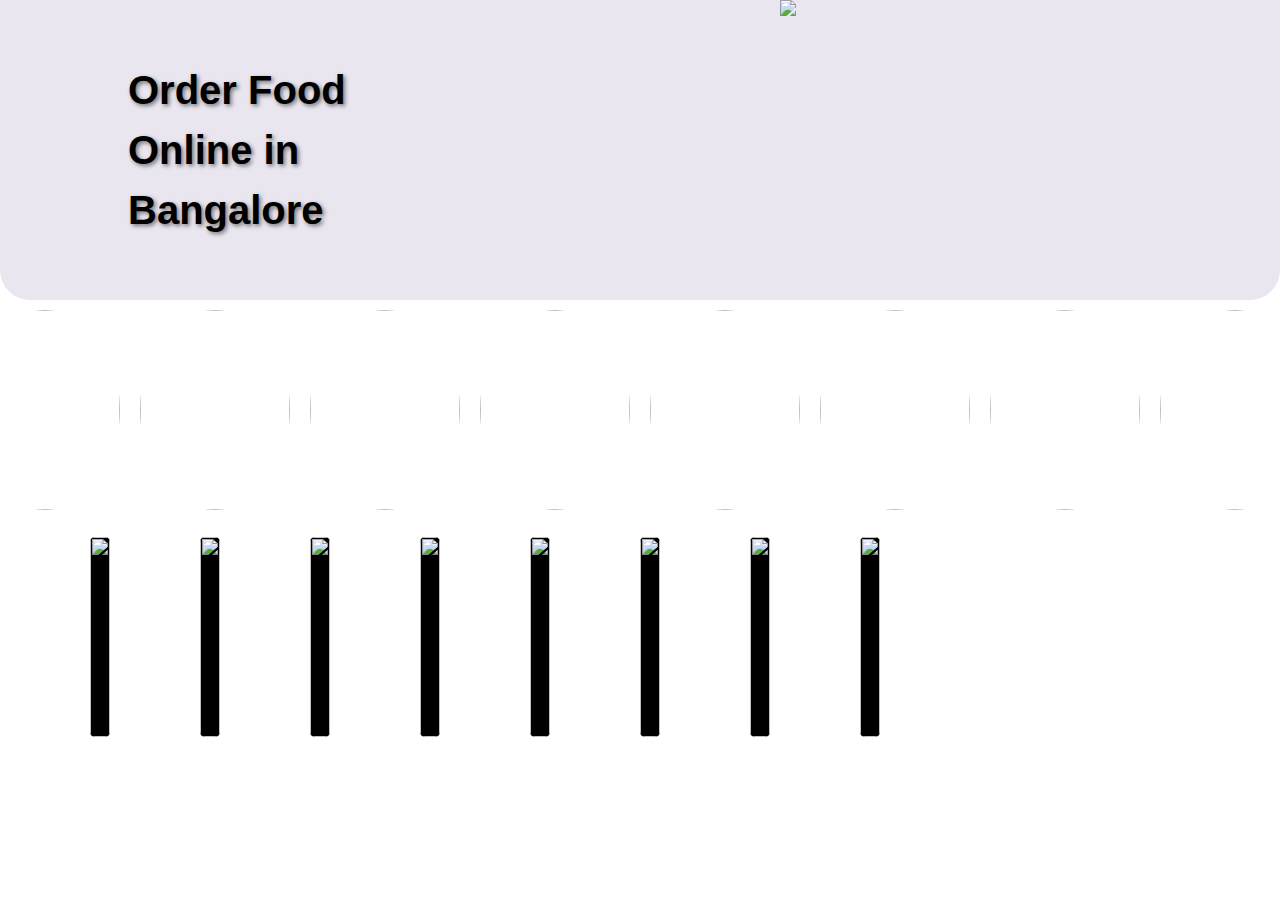
==== index.html @ 6a1838fb "Merge pull request #10 from rukhsana12khan/rukhsana" ====
<!DOCTYPE html>
<html lang="en">

<head>
    <meta charset="UTF-8">
    <meta name="viewport" content="width=device-width, initial-scale=1.0">
    <title>Food E-commerce Website</title>
    <link rel="stylesheet" href="style.css">
    <link rel="stylesheet" type="text/css" href="https://cdnjs.cloudflare.com/ajax/libs/font-awesome/5.15.1/css/all.min.css">
</head>

<body>
    <header>
        <div class="slide">
            <div class="left-side">
                <h2>Order Food <br>Online in <br>Bangalore</h2>
            </div>
            <img
                src="https://media-assets.swiggy.com/swiggy/image/upload/fl_lossy,f_auto,q_auto,w_1002,h_600/v1678428358/portal/m/seo_web/dweb_header.png">
        </div>
    </header>
    <main>
        <section class="categories" id="categories">

        </section> 

        <section>
            <div class="all-data">
                <div class="row ">
                    <div class="col">
                        <img
                            src="https://img.freepik.com/free-photo/exploding-burger-with-vegetables-melted-cheese-black-background-generative-ai_157027-1734.jpg?size=626&ext=jpg&ga=GA1.1.735520172.1710633600&semt=ais">
                    </div>
                    <div class="col">
                        <img
                            src="https://img.freepik.com/free-photo/fresh-pasta-with-hearty-bolognese-parmesan-cheese-generated-by-ai_188544-9469.jpg">
                    </div>
                    <div class="col">
                        <img src="https://5.imimg.com/data5/PK/JL/MY-29540739/cheese-burst-pizza-500x500.png">
                    </div>

                    <div class="col">
                        <img src="https://img.taste.com.au/hbNtzI2Q/taste/2021/08/clinkers-cake-173208-2.jpg">
                    </div>

                </div>

                <div class="row">
                    <div class="col">
                        <img
                            src="https://upload.wikimedia.org/wikipedia/commons/thumb/a/a1/Momo_nepal.jpg/640px-Momo_nepal.jpg">
                    </div>
                    <div class="col">
                        <img
                            src="https://www.recipehub.in/wp-content/uploads/2021/06/chicken-biryani-instant-pot-website.jpg">
                    </div>
                    <div class="col">
                        <img
                            src="https://images.aws.nestle.recipes/resized/f2179702e5e9a370c8d4929a3cac1018_rajma_galoti_kabab_944_531.jpg">
                    </div>
                    <div class="col">
                        <img src="https://assets.zeezest.com/blogs/PROD_Veg-Food-Banner_1645021052320_thumb_1200.jpeg">
                    </div>

                </div>
            </div>
            </div>
        </section>
    </main>
    <footer>

        <script src="index.js"></script>
 
    <script src="./script.js"></script>
</body>

</html>
---- style.css ----
* {
    margin: 0;
    padding: 0;
    box-sizing: border-box;
}

/* Header Section */
.slide {
    height: 300px;
    position: relative;
    background-color: rgb(234, 230, 240);
    border-radius: 0px 0px 30px 30px;
}

.left-side {
    position: absolute;
    top: 50%;
    left: 10%;
    transform: translateY(-50%);
    z-index: 1;
    color: black;
}

.left-side h2 {
    font-weight: bold;
    font-size: 40px;
    line-height: 1.5;
    text-shadow: 2px 2px 4px rgba(0, 0, 0, 0.5);
    font-family: Arial, sans-serif;
}

.slide img {
    display: block;
    width: 100%;
    height: auto;
    float: right; 
    margin-left: 50px; 
    max-width: 500px;
}


@media screen and (max-width: 768px) {
    .slide img {
        margin-left: 0; 
    }

    .left-side {
        left: 5%; 
    }
}

@media screen and (max-width: 480px) {
    .left-side h2 {
        font-size: 30px; 
    }

    .slide img {
        margin-left: 0; 
    }

    .left-side {
        left: 0; 
        width: 100%; 
        text-align: center;
    }
}


/* second category part  */


.categories {
    display: flex;
    justify-content: center;
}

.category {
    margin: 10px;
    text-align: center;
}

.category img {
    width: 150px;
    height: 200px;
    border-radius: 50%;
    cursor: pointer;
}


@media screen and (max-width: 768px) {
    .categories {
        flex-wrap: wrap;
    }

    .category {
        margin: 10px auto;
        width: 45%; 
    }
}

@media screen and (max-width: 480px) {
    .category {
        width: 80%; 
    }
}


/* row colom */

.all-data {
    margin-top: 10px;
    display: flex;
    flex-wrap: wrap; 
    /
}

.row{
    height: 200px;
    margin-bottom: 40px;
}

.col {
    width: (30%); 
    /* margin-top: 70px;  */
    height: 100%;
    margin-left: 90px;
    border-radius: 10px;
    float: left;
}

.col img {
    width: 100%;
    height: 100%;
    border-radius: 5px;
    background-color: black;
    transition: transform 0.3s ease; 
}

.col:hover img {
    transform: scale(1.1); 
}


@media screen and (max-width: 1240px) {
    .col {
        width: calc(50%); 
    }
}

@media screen and (max-width: 480px) {
    .col {
        width: calc(100% - 20px); 
    }
}


#categoryData {
    display: flex;
    flex-wrap: wrap;
    justify-content: space-around; 
}
#categoryData img{
    width:350px
}

#categoryData > div {
    width: 30%; 
    margin: 10px;
    text-align: center;
    
}


@media only screen and (max-width: 768px) {
    #categoryData > div {
        width: 45%; 
    }
}

@media only screen and (max-width: 480px) {
    #categoryData > div {
        width: 100%; 
    }
}







#searchInput{
    height: 6vh;
    width: 49vw;
   border-radius: 10px;
    margin-left: 25vw;
   padding-left: 15px;
   margin-top: 10vh;
    
}

.food-item {
    margin-bottom: 20px;
    border: 1px solid #ccc;
    padding: 10px;
    display: flex;
    align-items: center;
    width: 50vw;
    background-color: white;
    border-radius: 10px;
}
.food-item img {
    height: 100px;
    width: 100px;
    margin-right: 20px;
}
.food-item-details h2 {
    margin: 0;
}

#searchResults {
    display: flex;
    flex-direction: column;
    align-items: center;
    margin-top: 50px; 
}




body{
    line-height: 1.5;
    font-family: 'Poppins', sans-serif;
  }

  *{
    margin:0;
    padding:0;
    box-sizing: border-box;
  }
  .container{
    max-width: 1170px;
    margin:auto;
  }
  .row{
    display: flex;
    flex-wrap: wrap;
  }
  ul{
    list-style: none;
  }
  .footer{
    background-color: #24262b;
      padding: 70px 0;
  }
  .footer-col{
     width: 25%;
     padding: 0 15px;
  }
  .footer-col h4{
    font-size: 18px;
    color: #ffffff;
    text-transform: capitalize;
    margin-bottom: 35px;
    font-weight: 500;
    position: relative;
  }
  .footer-col h4::before{
    content: '';
    position: absolute;
    left:0;
    bottom: -10px;
    background-color: #e91e63;
    height: 2px;
    box-sizing: border-box;
    width: 50px;
  }
  .footer-col ul li:not(:last-child){
    margin-bottom: 10px;
  }
  .footer-col ul li a{
    font-size: 16px;
    text-transform: capitalize;
    color: #ffffff;
    text-decoration: none;
    font-weight: 300;
    color: #bbbbbb;
    display: block;
    transition: all 0.3s ease;
  }
  .footer-col ul li a:hover{
    color: #ffffff;
    padding-left: 8px;
  }
  .footer-col .social-links a{
    display: inline-block;
    height: 40px;
    width: 40px;
    background-color: rgba(255,255,255,0.2);
    margin:0 10px 10px 0;
    text-align: center;
    line-height: 40px;
    border-radius: 50%;
    color: #ffffff;
    transition: all 0.5s ease;
  }
  .footer-col .social-links a:hover{
    color: #24262b;
    background-color: #ffffff;
  }
  

  @media(max-width: 767px){
    .footer-col{
      width: 50%;
      margin-bottom: 30px;
  }
  }
  @media(max-width: 574px){
    .footer-col{
      width: 100%;
  }
  }


/*////////////////////////////*/

.card{
    background-color: white;
    width: 340px;
    height: 380px;
    border-radius: 10px;
    
}
.card .image > img{
    max-width: 100%;
    border-radius: 10px;
}

.card .info{
    padding: 0px 30px 0px 30px;
}

.card .info h3{
    font-size: 30px;
    font-weight: 700;
    margin-bottom: 5px;
}

.card .info p{
    
    font-size: 18px;
    font-weight: 600;
}

.card .price{
    text-align: right;
    color: red;
}
.card .btn{
    display: flex;
    justify-content: space-around;
}
.card .btn button{
    padding: 12px 32px;
    border:  none;
    border-radius: 10px;
    background: #ffa600;
    color: white;
    font-size: 15px;
    font-weight: 700;
    cursor: pointer;
}

.card .btn .btn2{
    background: #1d2630;
    padding: 12px 15px;
}
.id{
    display: flex;
    justify-content: space-between;
}
.id .red{
    color: red;
}
.box1 {
    display: grid;
    grid-template-columns: repeat(4, minmax(245px, 1fr));
    grid-template-rows: repeat(8, 450px);
    gap: 10px;
    margin-top: 0px;
    margin-left: 25px;
  }

  
@media (max-width: 800px) {
.box1 {
  grid-template-columns: repeat(auto-fill, minmax(200px, 1fr));
}
}

@media (max-width: 600px) {
.box1 {
  grid-template-columns: repeat(auto-fill, minmax(100%, 1fr));
  grid-template-rows: repeat(3, 400px);
}
}
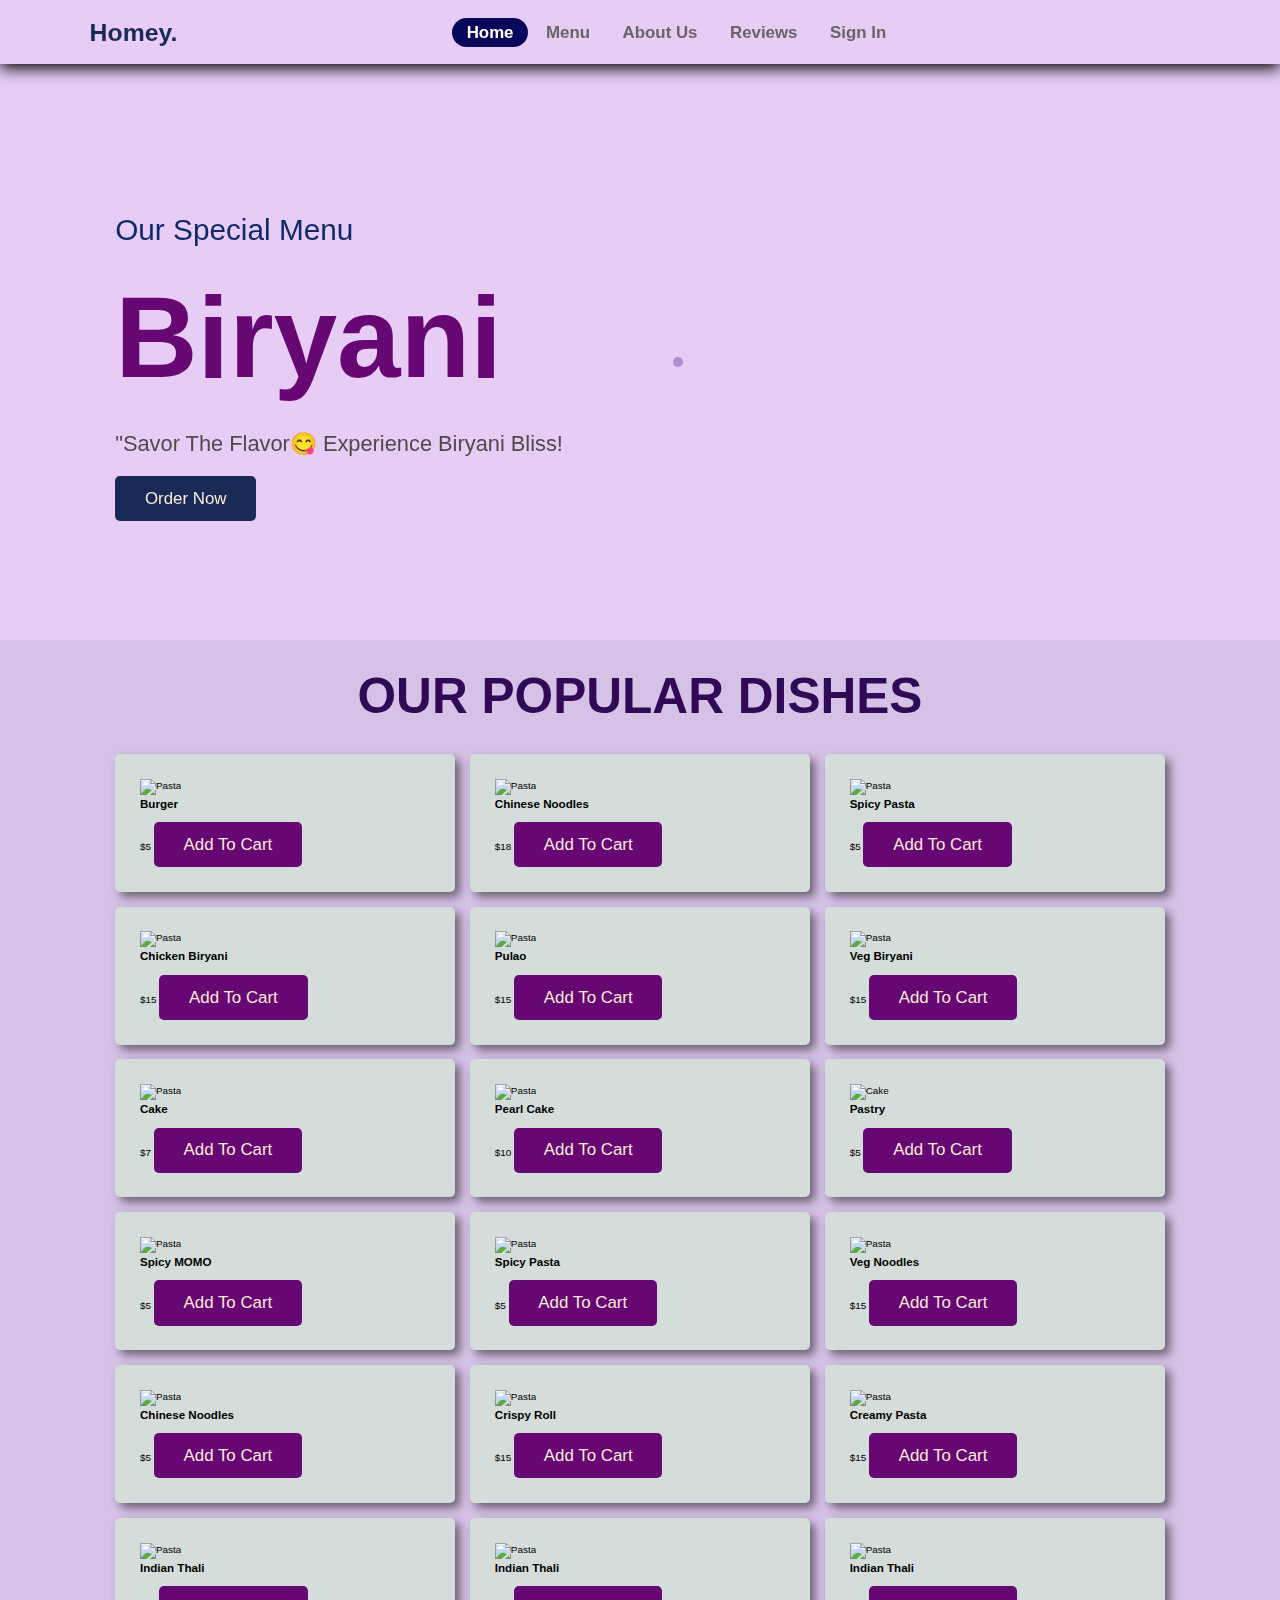
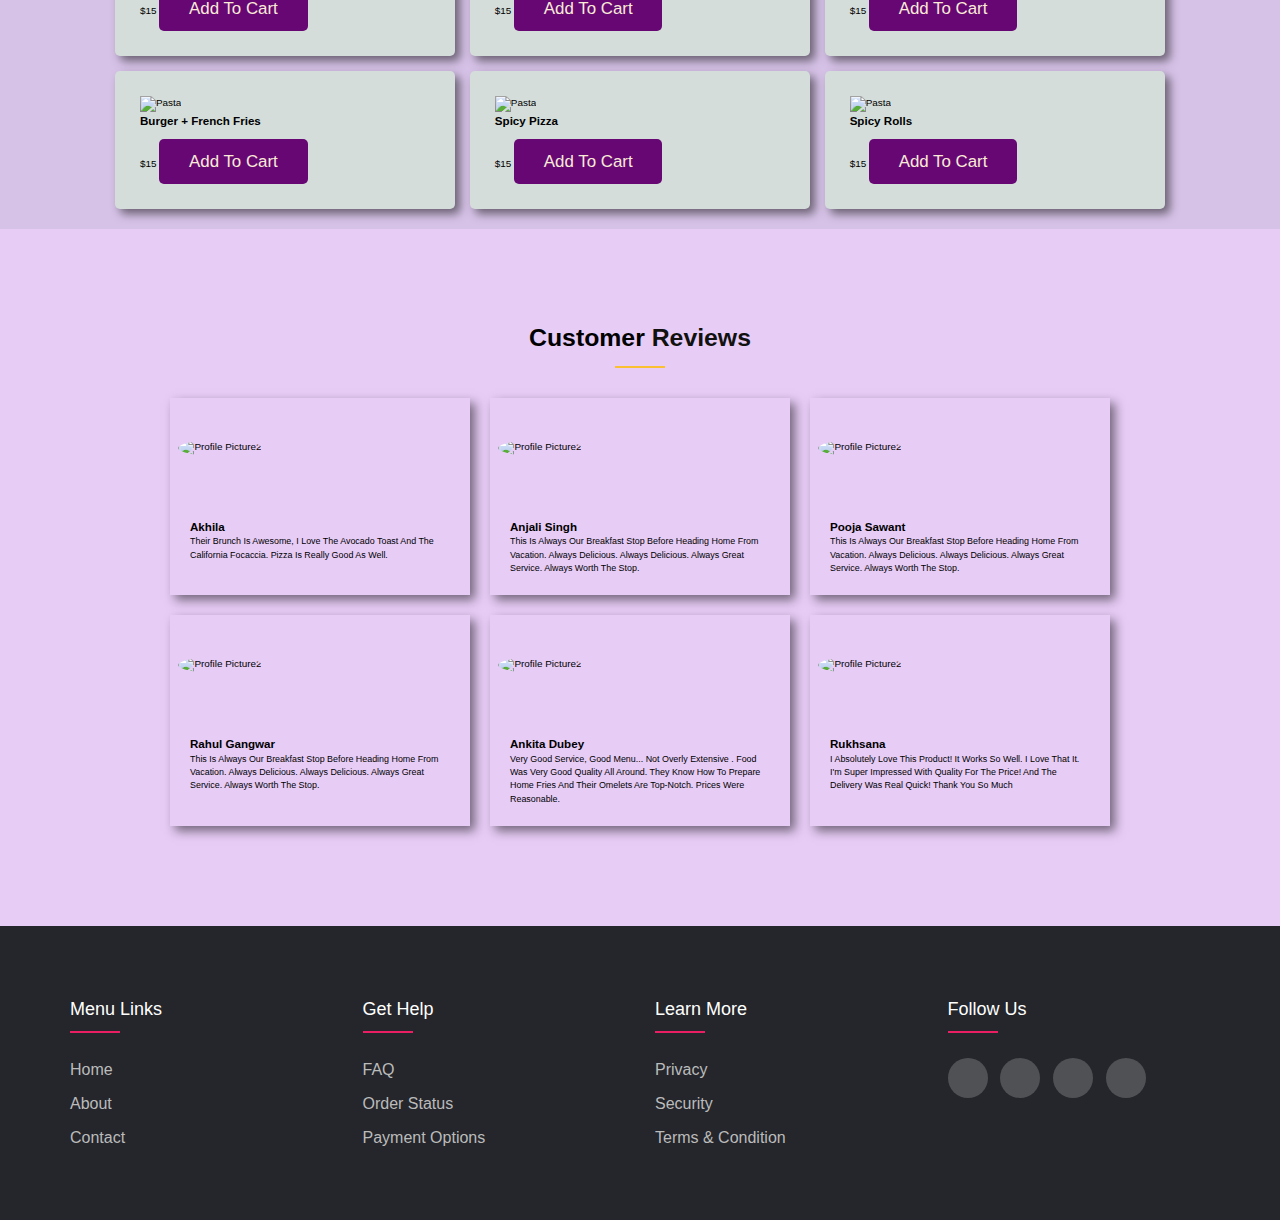
==== commit fcad2409: "Merge branch 'main' into Anjali_Singh" ====
--- a/index.html
+++ b/index.html
@@ -4,74 +4,706 @@
 <head>
     <meta charset="UTF-8">
     <meta name="viewport" content="width=device-width, initial-scale=1.0">
-    <title>Food E-commerce Website</title>
+    <title>Food E-Commerce</title>
+      
+    <!-- Including Font Awesome CSS -->
+    <link rel="stylesheet" href="https://cdnjs.cloudflare.com/ajax/libs/font-awesome/6.5.1/css/all.min.css" integrity="sha512-DTOQO9RWCH3ppGqcWaEA1BIZOC6xxalwEsw9c2QQeAIftl+Vegovlnee1c9QX4TctnWMn13TZye+giMm8e2LwA==" crossorigin="anonymous" referrerpolicy="no-referrer" />
     <link rel="stylesheet" href="style.css">
-    <link rel="stylesheet" type="text/css" href="https://cdnjs.cloudflare.com/ajax/libs/font-awesome/5.15.1/css/all.min.css">
+
+    <!-- including Swiper JS -->
+    <!-- <link rel="stylesheet" href="https://cdn.jsdelivr.net/npm/swiper@11/swiper-bundle.min.css"/> -->
+    <link rel="stylesheet" href="https://unpkg.com/swiper/swiper-bundle.min.css"/>
 </head>
 
 <body>
+
+    <!-- Navbar -->
     <header>
-        <div class="slide">
-            <div class="left-side">
-                <h2>Order Food <br>Online in <br>Bangalore</h2>
-            </div>
-            <img
-                src="https://media-assets.swiggy.com/swiggy/image/upload/fl_lossy,f_auto,q_auto,w_1002,h_600/v1678428358/portal/m/seo_web/dweb_header.png">
-        </div>
+            <div class="logo">
+                <a href="#" class="logo"><i class="fa-solid fa-kitchen-set"></i>Homey.</a>
+            </div>
+            <nav class="navbar">
+                <a class="active" href="#home"><i class="fas fa-home"></i> Home</a>
+                <a href="#Menu"> <i class="fas fa-utensils"></i> Menu</a>
+                <a href="#About"><i class="fas fa-info-circle"></i> About Us</a>
+                <a href="#Review"> Reviews</a> 
+                <!-- <a href="#Favourites"><i class="fas fa-heart"></i> </a> -->
+                <!-- <a href="#Cart"><i class="fas fa-shopping-cart"></i> </a> -->
+                <a href="#Signin"><i class="fas fa-sign-in-alt"></i> Sign In</a>
+            </nav>
+            <div class="icons">
+                <i class="fas fa-bars" id="menu-bars"></i>
+                <i class="fas fa-search" id="search"></i>
+                <a href="#" class="fas fa-heart"></a>
+                <a href="#" class="fas fa-shopping-cart"></a>
+            </div>    
     </header>
-    <main>
-        <section class="categories" id="categories">
-
-        </section> 
-
-        <section>
-            <div class="all-data">
-                <div class="row ">
-                    <div class="col">
-                        <img
-                            src="https://img.freepik.com/free-photo/exploding-burger-with-vegetables-melted-cheese-black-background-generative-ai_157027-1734.jpg?size=626&ext=jpg&ga=GA1.1.735520172.1710633600&semt=ais">
+
+<!-- Home banner starts -->
+
+<section class="home" id="home">
+    <!-- <div class="swiper-bundle"> -->
+        <div class="swiper-container home-slider">
+
+        <div class="swiper-wrapper wrapper">
+            <div class="swiper-slide slide">
+
+                <div class="content">
+                    <span>Our Special Menu</span>
+                    <h3>Pizza</h3>
+                    <p> Craving heaven in a slice?😍Indulge in our delightful array of pizza varieties!
+                    </p>
+                    <a href="#" class="btn">Order Now</a>
+                </div>
+                <div class="pic">
+                    <img src="./Landing Page Assets/pizza.jpg" alt="">
+                </div>
+            </div>
+
+            <div class="swiper-slide slide">
+                <div class="content">
+                    <span>Our Special Menu</span>
+                    <h3>Biryani</h3>
+                    <p> "Savor the Flavor😋 Experience Biryani Bliss!                </p>
+                    <a href="#" class="btn">Order Now</a>
+                </div>
+                <div class="pic">
+                    <img src="./Landing Page Assets/biryani.jpg" alt="">
+                </div>
+            </div>
+
+            <div class="swiper-slide slide">
+                <div class="content">
+                    <span>Our Special Menu</span>
+                    <h3>Burger</h3>
+                    <p>Sink your teeth into perfection with our mouthwatering burgers🤤   </p>
+                    <a href="#" class="btn">Order Now</a>
+                </div>
+                <div class="pic">
+                    <img src="./Landing Page Assets/b1.jpg" alt="">
+                </div>
+            </div>
+
+            <div class="swiper-slide slide">
+                <div class="content">
+                    <span>Our Special Menu</span>
+                    <h3>Noodles</h3>
+                    <p> Step into a world of exquisite flavors with our Chinese cuisine.                    </p>
+                    <a href="#" class="btn">Order Now</a>
+                </div>
+                <div class="pic">
+                    <img src="./Landing Page Assets/n3.jpg" alt="">
+                </div>
+            </div>
+
+            
+
+            <div class="swiper-slide slide">
+                <div class="content">
+                    <span>Our Special Menu</span>
+                    <h3>Momos</h3>
+                    <p> Dive into a world of culinary delight with our exquisite momos
+                    </p>
+                    <a href="#" class="btn">Order Now</a>
+                </div>
+                <div class="pic">
+                    <img src="./Landing Page Assets/MOMO (1).jpg" alt="">
+                </div>
+            </div>
+
+            <div class="swiper-slide slide">
+                <div class="content">
+                    <span>Our Special Menu</span>
+                    <h3>Pasta</h3>
+                    <p> Step into a world of Italian indulgence with our tantalizing pasta dishes </p>
+                    <a href="#" class="btn">Order Now</a>
+                </div>
+                <div class="pic">
+                    <img src="./Landing Page Assets/pasta (1).jpg" alt="">
+               </div>
+            </div>
+
+            <div class="swiper-slide slide">
+                <div class="content">
+                    <span>Our Special Menu</span>
+                    <h3>Spicy Roll</h3>
+                    <p> "Experience the Crunchy Delight of Spring Rolls🤤      </p>
+                    <a href="#" class="btn">Order Now</a>
+                </div>
+                <div class="pic">
+                    <img src="./Landing Page Assets/roll (2).jpg" alt="">
+                </div>
+            </div>
+
+            <div class="swiper-slide slide">
+                <div class="content">
+                    <span>Our Special Menu</span>
+                    <h3>Chhole Bhature</h3>
+                    <p> Satisfy your cravings with our delectable Chhole Bhature, a beloved Indian classic that's sure to tantalize your taste buds🤤 </p>
+                    <a href="#" class="btn">Order Now</a>
+                </div>
+                <div class="pic">
+                    <img src="./Landing Page Assets/chhole.jpg" alt="">
+                </div>
+            </div>
+
+            <div class="swiper-pagination"></div>
+        </div>
+    </div>
+</section>
+
+<section class="dishes" id="dishes">
+    <h1 class="heading">Our Popular Dishes</h1>
+
+    <div class="box-container">
+
+        <div class="box">
+            <a href="#" class="fas fa-heart"></a>
+            <a href="#" class="fas fa-eye"></a>
+            <img src="./Landing Page Assets/b3.jpg" alt="pasta">
+            <h3>Burger</h3>
+
+            <div class="stars">
+                <i class="fas fa-star"></i>
+                <i class="fas fa-star"></i>
+                <i class="fas fa-star"></i>
+                <i class="fas fa-star"></i>
+                <i class="fas fa-star-half-alt"></i>
+            </div>
+            <span>$5</span>
+            <a href="#" class="btn">add to cart</a>
+        </div>
+
+        <div class="box">
+            <a href="#" class="fas fa-heart"></a>
+            <a href="#" class="fas fa-eye"></a>
+            <img src="./Landing Page Assets/n3.jpg" alt="pasta">
+            <h3>Chinese Noodles</h3>
+
+            <div class="stars">
+                <i class="fas fa-star"></i>
+                <i class="fas fa-star"></i>
+                <i class="fas fa-star"></i>
+                <i class="fas fa-star"></i>
+                <i class="fas fa-star-half-alt"></i>
+            </div>
+            <span>$18</span>
+            <a href="#" class="btn">add to cart</a>
+        </div>
+
+
+        <div class="box">
+            <a href="#" class="fas fa-heart"></a>
+            <a href="#" class="fas fa-eye"></a>
+            <img src="./Landing Page Assets/MOMO.jpg" alt="pasta">
+            <h3>Spicy Pasta</h3>
+
+            <div class="stars">
+                <i class="fas fa-star"></i>
+                <i class="fas fa-star"></i>
+                <i class="fas fa-star"></i>
+                <i class="fas fa-star"></i>
+                <i class="fas fa-star-half-alt"></i>
+            </div>
+            <span>$5</span>
+            <a href="#" class="btn">add to cart</a>
+        </div>
+
+        <div class="box">
+            <a href="#" class="fas fa-heart"></a>
+            <a href="#" class="fas fa-eye"></a>
+            <img src="./Landing Page Assets/bi1.jpg" alt="pasta">
+            <h3>Chicken Biryani</h3>
+
+            <div class="stars">
+                <i class="fas fa-star"></i>
+                <i class="fas fa-star"></i>
+                <i class="fas fa-star"></i>
+                <i class="fas fa-star"></i>
+                <i class="fas fa-star-half-alt"></i>
+            </div>
+            <span>$15</span>
+            <a href="#" class="btn">add to cart</a>
+        </div>
+
+
+        <div class="box">
+            <a href="#" class="fas fa-heart"></a>
+            <a href="#" class="fas fa-eye"></a>
+            <img src="./Landing Page Assets/bi2.jpg" alt="pasta">
+            <h3>Pulao</h3>
+
+            <div class="stars">
+                <i class="fas fa-star"></i>
+                <i class="fas fa-star"></i>
+                <i class="fas fa-star"></i>
+                <i class="fas fa-star"></i>
+                <i class="fas fa-star-half-alt"></i>
+            </div>
+            <span>$15</span>
+            <a href="#" class="btn">add to cart</a>
+        </div>
+
+
+        <div class="box">
+            <a href="#" class="fas fa-heart"></a>
+            <a href="#" class="fas fa-eye"></a>
+            <img src="./Landing Page Assets/bi3.jpg" alt="pasta">
+            <h3>Veg Biryani</h3>
+
+            <div class="stars">
+                <i class="fas fa-star"></i>
+                <i class="fas fa-star"></i>
+                <i class="fas fa-star"></i>
+                <i class="fas fa-star"></i>
+                <i class="fas fa-star-half-alt"></i>
+            </div>
+            <span>$15</span>
+            <a href="#" class="btn">add to cart</a>
+        </div>
+
+
+        <div class="box">
+            <a href="#" class="fas fa-heart"></a>
+            <a href="#" class="fas fa-eye"></a>
+            <img src="./Landing Page Assets/c1.jpeg" alt="pasta">
+            <h3>Cake</h3>
+
+            <div class="stars">
+                <i class="fas fa-star"></i>
+                <i class="fas fa-star"></i>
+                <i class="fas fa-star"></i>
+                <i class="fas fa-star"></i>
+                <i class="fas fa-star-half-alt"></i>
+            </div>
+            <span>$7</span>
+            <a href="#" class="btn">add to cart</a>
+        </div>
+
+
+        <div class="box">
+            <a href="#" class="fas fa-heart"></a>
+            <a href="#" class="fas fa-eye"></a>
+            <img src="./Landing Page Assets/c2.jpg" alt="pasta">
+            <h3>Pearl Cake</h3>
+
+            <div class="stars">
+                <i class="fas fa-star"></i>
+                <i class="fas fa-star"></i>
+                <i class="fas fa-star"></i>
+                <i class="fas fa-star"></i>
+                <i class="fas fa-star-half-alt"></i>
+            </div>
+            <span>$10</span>
+            <a href="#" class="btn">add to cart</a>
+        </div>
+
+
+        <div class="box">
+            <a href="#" class="fas fa-heart"></a>
+            <a href="#" class="fas fa-eye"></a>
+            <img src="./Landing Page Assets/c5 (1).jpg" alt="cake">
+            <h3>Pastry</h3>
+
+            <div class="stars">
+                <i class="fas fa-star"></i>
+                <i class="fas fa-star"></i>
+                <i class="fas fa-star"></i>
+                <i class="fas fa-star"></i>
+                <i class="fas fa-star-half-alt"></i>
+            </div>
+            <span>$5</span>
+            <a href="#" class="btn">add to cart</a>
+        </div>
+
+
+        <div class="box">
+            <a href="#" class="fas fa-heart"></a>
+            <a href="#" class="fas fa-eye"></a>
+            <img src="./Landing Page Assets/MOMO (1).jpg" alt="pasta">
+            <h3>Spicy MOMO</h3>
+
+            <div class="stars">
+                <i class="fas fa-star"></i>
+                <i class="fas fa-star"></i>
+                <i class="fas fa-star"></i>
+                <i class="fas fa-star"></i>
+                <i class="fas fa-star-half-alt"></i>
+            </div>
+            <span>$5</span>
+            <a href="#" class="btn">add to cart</a>
+        </div>
+
+
+        <div class="box">
+            <a href="#" class="fas fa-heart"></a>
+            <a href="#" class="fas fa-eye"></a>
+            <img src="./Landing Page Assets/pasta.jpeg" alt="pasta">
+            <h3>Spicy Pasta</h3>
+
+            <div class="stars">
+                <i class="fas fa-star"></i>
+                <i class="fas fa-star"></i>
+                <i class="fas fa-star"></i>
+                <i class="fas fa-star"></i>
+                <i class="fas fa-star-half-alt"></i>
+            </div>
+            <span>$5</span>
+            <a href="#" class="btn">add to cart</a>
+        </div>
+
+
+        <div class="box">
+            <a href="#" class="fas fa-heart"></a>
+            <a href="#" class="fas fa-eye"></a>
+            <img src="./Landing Page Assets/icecream (1).jpg" alt="pasta">
+            <h3>Veg Noodles</h3>
+
+            <div class="stars">
+                <i class="fas fa-star"></i>
+                <i class="fas fa-star"></i>
+                <i class="fas fa-star"></i>
+                <i class="fas fa-star"></i>
+                <i class="fas fa-star-half-alt"></i>
+            </div>
+            <span>$15</span>
+            <a href="#" class="btn">add to cart</a>
+        </div>
+
+        <div class="box">
+            <a href="#" class="fas fa-heart"></a>
+            <a href="#" class="fas fa-eye"></a>
+            <img src="./Landing Page Assets/n2.jpg" alt="pasta">
+            <h3>Chinese Noodles</h3>
+
+            <div class="stars">
+                <i class="fas fa-star"></i>
+                <i class="fas fa-star"></i>
+                <i class="fas fa-star"></i>
+                <i class="fas fa-star"></i>
+                <i class="fas fa-star-half-alt"></i>
+            </div>
+            <span>$5</span>
+            <a href="#" class="btn">add to cart</a>
+        </div>
+        <div class="box">
+            <a href="#" class="fas fa-heart"></a>
+            <a href="#" class="fas fa-eye"></a>
+            <img src="./Landing Page Assets/roll (1).jpg" alt="pasta">
+            <h3>Crispy Roll</h3>
+
+            <div class="stars">
+                <i class="fas fa-star"></i>
+                <i class="fas fa-star"></i>
+                <i class="fas fa-star"></i>
+                <i class="fas fa-star"></i>
+                <i class="fas fa-star-half-alt"></i>
+            </div>
+            <span>$15</span>
+            <a href="#" class="btn">add to cart</a>
+        </div>
+        <div class="box">
+            <a href="#" class="fas fa-heart"></a>
+            <a href="#" class="fas fa-eye"></a>
+            <img src="./Landing Page Assets/pasta (1).jpg" alt="pasta">
+            <h3>Creamy Pasta</h3>
+
+            <div class="stars">
+                <i class="fas fa-star"></i>
+                <i class="fas fa-star"></i>
+                <i class="fas fa-star"></i>
+                <i class="fas fa-star"></i>
+                <i class="fas fa-star-half-alt"></i>
+            </div>
+            <span>$15</span>
+            <a href="#" class="btn">add to cart</a>
+        </div>
+        <div class="box">
+            <a href="#" class="fas fa-heart"></a>
+            <a href="#" class="fas fa-eye"></a>
+            <img src="./Landing Page Assets/thali1.jpg" alt="pasta">
+            <h3>Indian Thali</h3>
+
+            <div class="stars">
+                <i class="fas fa-star"></i>
+                <i class="fas fa-star"></i>
+                <i class="fas fa-star"></i>
+                <i class="fas fa-star"></i>
+                <i class="fas fa-star-half-alt"></i>
+            </div>
+            <span>$15</span>
+            <a href="#" class="btn">add to cart</a>
+        </div>
+        <div class="box">
+            <a href="#" class="fas fa-heart"></a>
+            <a href="#" class="fas fa-eye"></a>
+            <img src="./Landing Page Assets/s1 (1).jpg" alt="pasta">
+            <h3>Indian Thali</h3>
+
+            <div class="stars">
+                <i class="fas fa-star"></i>
+                <i class="fas fa-star"></i>
+                <i class="fas fa-star"></i>
+                <i class="fas fa-star"></i>
+                <i class="fas fa-star-half-alt"></i>
+            </div>
+            <span>$15</span>
+            <a href="#" class="btn">add to cart</a>
+        </div>
+
+        <div class="box">
+            <a href="#" class="fas fa-heart"></a>
+            <a href="#" class="fas fa-eye"></a>
+            <img src="./Landing Page Assets/Thali2.jpg" alt="pasta">
+            <h3>Indian Thali</h3>
+
+            <div class="stars">
+                <i class="fas fa-star"></i>
+                <i class="fas fa-star"></i>
+                <i class="fas fa-star"></i>
+                <i class="fas fa-star"></i>
+                <i class="fas fa-star-half-alt"></i>
+            </div>
+            <span>$15</span>
+            <a href="#" class="btn">add to cart</a>
+        </div>
+        <div class="box">
+            <a href="#" class="fas fa-heart"></a>
+            <a href="#" class="fas fa-eye"></a>
+            <img src="./Landing Page Assets/mast.jpg" alt="pasta">
+            <h3>Burger + French Fries</h3>
+
+            <div class="stars">
+                <i class="fas fa-star"></i>
+                <i class="fas fa-star"></i>
+                <i class="fas fa-star"></i>
+                <i class="fas fa-star"></i>
+                <i class="fas fa-star-half-alt"></i>
+            </div>
+            <span>$15</span>
+            <a href="#" class="btn">add to cart</a>
+        </div>
+
+        <div class="box">
+            <a href="#" class="fas fa-heart"></a>
+            <a href="#" class="fas fa-eye"></a>
+            <img src="./Landing Page Assets/PIzza2.jpg" alt="pasta">
+            <h3>Spicy Pizza</h3>
+
+            <div class="stars">
+                <i class="fas fa-star"></i>
+                <i class="fas fa-star"></i>
+                <i class="fas fa-star"></i>
+                <i class="fas fa-star"></i>
+                <i class="fas fa-star-half-alt"></i>
+            </div>
+            <span>$15</span>
+            <a href="#" class="btn">add to cart</a>
+        </div>
+        <div class="box">
+            <a href="#" class="fas fa-heart"></a>
+            <a href="#" class="fas fa-eye"></a>
+            <img src="./Landing Page Assets/ (2).jpg" alt="pasta">
+            <h3>Spicy Rolls</h3>
+
+            <div class="stars">
+                <i class="fas fa-star"></i>
+                <i class="fas fa-star"></i>
+                <i class="fas fa-star"></i>
+                <i class="fas fa-star"></i>
+                <i class="fas fa-star-half-alt"></i>
+            </div>
+            <span>$15</span>
+            <a href="#" class="btn">add to cart</a>
+        </div>
+
+
+    </div>
+</section> 
+
+<section>
+    <div class="review" id="Review">
+        <h2>Customer <span>Reviews</span></h2>
+        <div class="review-box">
+            <div class="review-card">
+                <div class="review-profile-pic">
+                    <img src="./Landing Page Assets/Akhila.jpg" alt="Profile Picture2">
+                </div>
+                <div class="review-text">
+                    <h3 class="name">Akhila</h3>
+                    <div class="review-icon four-star">
+                        <i class="fa-regular fa-star"></i>
+                        <i class="fa-regular fa-star"></i>
+                        <i class="fa-regular fa-star"></i>
+                        <i class="fa-regular fa-star"></i>
                     </div>
-                    <div class="col">
-                        <img
-                            src="https://img.freepik.com/free-photo/fresh-pasta-with-hearty-bolognese-parmesan-cheese-generated-by-ai_188544-9469.jpg">
+                    <p>Their brunch is awesome, I love the avocado toast and the california focaccia. Pizza is
+                        really good as well. </p>
+                </div>
+            </div>
+
+            <div class="review-card">
+                <div class="review-profile-pic">
+                    <img src="./Landing Page Assets/Anjali.jpg" alt="Profile Picture2">
+                </div>
+                <div class="review-text">
+                    <h3 class="name">Anjali Singh</h3>
+                    <div class="review-icon five-star">
+                        <i class="fa-regular fa-star"></i>
+                        <i class="fa-regular fa-star"></i>
+                        <i class="fa-regular fa-star"></i>
+                        <i class="fa-regular fa-star"></i>
+                        <i class="fa-regular fa-star"></i>
                     </div>
-                    <div class="col">
-                        <img src="https://5.imimg.com/data5/PK/JL/MY-29540739/cheese-burst-pizza-500x500.png">
+                    <p>This is always our breakfast stop before heading home from vacation. Always delicious. Always
+                        delicious. Always great service. Always worth the stop. </p>
+                </div>
+            </div>
+
+            <div class="review-card">
+                <div class="review-profile-pic">
+                    <img src="./Landing Page Assets/Pooja.jpg" alt="Profile Picture2">
+                </div>
+                <div class="review-text">
+                    <h3 class="name">Pooja Sawant</h3>
+                    <div class="review-icon five-star">
+                        <i class="fa-regular fa-star"></i>
+                        <i class="fa-regular fa-star"></i>
+                        <i class="fa-regular fa-star"></i>
+                        <i class="fa-regular fa-star"></i>
+                        <i class="fa-regular fa-star"></i>
                     </div>
-
-                    <div class="col">
-                        <img src="https://img.taste.com.au/hbNtzI2Q/taste/2021/08/clinkers-cake-173208-2.jpg">
+                    <p>This is always our breakfast stop before heading home from vacation. Always delicious. Always
+                        delicious. Always great service. Always worth the stop. </p>
+                </div>
+            </div>
+
+            <div class="review-card">
+                <div class="review-profile-pic">
+                    <img src="./Landing Page Assets/rahul.jpg" alt="Profile Picture2">
+                </div>
+                <div class="review-text">
+                    <h3 class="name">Rahul Gangwar</h3>
+                    <div class="review-icon five-star">
+                        <i class="fa-regular fa-star"></i>
+                        <i class="fa-regular fa-star"></i>
+                        <i class="fa-regular fa-star"></i>
+                        <i class="fa-regular fa-star"></i>
+                        <i class="fa-regular fa-star"></i>
                     </div>
-
-                </div>
-
-                <div class="row">
-                    <div class="col">
-                        <img
-                            src="https://upload.wikimedia.org/wikipedia/commons/thumb/a/a1/Momo_nepal.jpg/640px-Momo_nepal.jpg">
+                    <p>This is always our breakfast stop before heading home from vacation. Always delicious. Always
+                        delicious. Always great service. Always worth the stop. </p>
+                </div>
+            </div>
+
+            <div class="review-card">
+                <div class="review-profile-pic">
+                    <img src="./Landing Page Assets/Ankita.jpg" alt="Profile Picture2">
+                </div>
+                <div class="review-text">
+                    <h3 class="name">Ankita Dubey</h3>
+                    <div class="review-icon four-star">
+                        <i class="fa-regular fa-star"></i>
+                        <i class="fa-regular fa-star"></i>
+                        <i class="fa-regular fa-star"></i>
+                        <i class="fa-regular fa-star"></i>
                     </div>
-                    <div class="col">
-                        <img
-                            src="https://www.recipehub.in/wp-content/uploads/2021/06/chicken-biryani-instant-pot-website.jpg">
+
+                    <p>Very good service, good menu... not overly extensive . Food was very good quality all around.
+                        They know how to prepare home fries and their omelets are top-notch. Prices were reasonable.
+                    </p>
+                </div>
+            </div>
+            <div class="review-card">
+                <div class="review-profile-pic">
+                    <img src="./Landing Page Assets/Rukhsana.jpg" alt="Profile Picture2">
+                </div>
+
+                <div class="review-text">
+                    <h3 class="name">Rukhsana</h3>
+                    <div class="review-icon five-star">
+                        <i class="fa-regular fa-star"></i>
+                        <i class="fa-regular fa-star"></i>
+                        <i class="fa-regular fa-star"></i>
+                        <i class="fa-regular fa-star"></i>
+                        <i class="fa-regular fa-star"></i>
                     </div>
-                    <div class="col">
-                        <img
-                            src="https://images.aws.nestle.recipes/resized/f2179702e5e9a370c8d4929a3cac1018_rajma_galoti_kabab_944_531.jpg">
-                    </div>
-                    <div class="col">
-                        <img src="https://assets.zeezest.com/blogs/PROD_Veg-Food-Banner_1645021052320_thumb_1200.jpeg">
-                    </div>
-
-                </div>
-            </div>
-            </div>
-        </section>
-    </main>
-    <footer>
-
-        <script src="index.js"></script>
- 
-    <script src="./script.js"></script>
+                    <p>I absolutely love this product! It works so well. I love that it. I'm super impressed with
+                        quality for the price! And the delivery was real quick! Thank you so much</p>
+                </div>
+            </div>
+        </div>
+    </div>
+</section>
+
+<footer class="footer">
+    <div class="container">
+     <div class="row">
+       <div class="footer-col">
+           <h4>Menu Links</h4>
+           <ul class="list">
+               <li><a href="#">Home</a></li>
+               <li><a href="#">About</a></li>
+               <li><a href="#">Contact</a></li>
+           </ul>
+       </div>
+       <div class="footer-col">
+         <h4>get help</h4>
+         <ul class="list">
+           <li><a href="#">FAQ</a></li>
+           <li><a href="#">Order Status</a></li>
+           <li><a href="#">Payment Options</a></li>
+         </ul>
+       </div>
+       <div class="footer-col">
+         <h4>Learn More</h4>
+         <ul class="list">
+           <li><a href="#">Privacy</a></li>
+           <li><a href="#">Security</a></li>
+           <li><a href="#">Terms & Condition</a></li>
+         </ul>
+       </div>
+       <div class="footer-col">
+         <h4>follow us</h4>
+         <div class="social-links">
+           <a href="#"><i class="fab fa-facebook-f"></i></a>
+           <a href="#"><i class="fab fa-twitter"></i></a>
+           <a href="#"><i class="fab fa-instagram"></i></a>
+           <a href="#"><i class="fab fa-linkedin-in"></i></a>
+         </div>
+       </div>
+     </div>
+    </div>
+ </footer>
+
+
+<script src="https://unpkg.com/swiper/swiper-bundle.min.js"></script>
+    
+<script>
+    let menu = document.querySelector('#menu-bars');
+    let navbar=document.querySelector('.navbar');
+
+    menu.onclick = () => {
+        menu.classList.toggle('fa-times');
+        navbar.classList.toggle('active');
+    }
+
+    var swiper = new Swiper(".home-slider", {
+      spaceBetween: 30,
+      centeredSlides: true,
+      autoplay: {
+        delay: 500,
+        disableOnInteraction: false,
+      },
+      pagination: {
+        el: ".swiper-pagination",
+        clickable: true,
+      },
+      loop:true,
+    });
+
+
+
+</script>    
 </body>
-
-</html>+</html>
--- a/style.css
+++ b/style.css
@@ -1,407 +1,455 @@
-* {
-    margin: 0;
-    padding: 0;
-    box-sizing: border-box;
+/* Logo img Styling*/
+.logo img {
+    height: 30px;
 }
+        /* Google font */
+        @import url('https://fonts.googleapis.com/css2?family=PT+Sans+Caption:wght@400;700&display=swap');
 
-/* Header Section */
-.slide {
-    height: 300px;
-    position: relative;
-    background-color: rgb(234, 230, 240);
-    border-radius: 0px 0px 30px 30px;
-}
-
-.left-side {
-    position: absolute;
-    top: 50%;
-    left: 10%;
-    transform: translateY(-50%);
-    z-index: 1;
-    color: black;
-}
-
-.left-side h2 {
-    font-weight: bold;
-    font-size: 40px;
-    line-height: 1.5;
-    text-shadow: 2px 2px 4px rgba(0, 0, 0, 0.5);
-    font-family: Arial, sans-serif;
-}
-
-.slide img {
-    display: block;
-    width: 100%;
-    height: auto;
-    float: right; 
-    margin-left: 50px; 
-    max-width: 500px;
-}
-
-
-@media screen and (max-width: 768px) {
-    .slide img {
-        margin-left: 0; 
-    }
-
-    .left-side {
-        left: 5%; 
-    }
-}
-
-@media screen and (max-width: 480px) {
-    .left-side h2 {
-        font-size: 30px; 
-    }
-
-    .slide img {
-        margin-left: 0; 
-    }
-
-    .left-side {
-        left: 0; 
-        width: 100%; 
-        text-align: center;
-    }
-}
-
-
-/* second category part  */
-
-
-.categories {
-    display: flex;
-    justify-content: center;
-}
-
-.category {
-    margin: 10px;
-    text-align: center;
-}
-
-.category img {
-    width: 150px;
-    height: 200px;
-    border-radius: 50%;
-    cursor: pointer;
-}
-
-
-@media screen and (max-width: 768px) {
-    .categories {
-        flex-wrap: wrap;
-    }
-
-    .category {
-        margin: 10px auto;
-        width: 45%; 
-    }
-}
-
-@media screen and (max-width: 480px) {
-    .category {
-        width: 80%; 
-    }
-}
-
-
-/* row colom */
-
-.all-data {
-    margin-top: 10px;
-    display: flex;
-    flex-wrap: wrap; 
-    /
-}
-
-.row{
-    height: 200px;
-    margin-bottom: 40px;
-}
-
-.col {
-    width: (30%); 
-    /* margin-top: 70px;  */
-    height: 100%;
-    margin-left: 90px;
-    border-radius: 10px;
-    float: left;
-}
-
-.col img {
-    width: 100%;
-    height: 100%;
-    border-radius: 5px;
-    background-color: black;
-    transition: transform 0.3s ease; 
-}
-
-.col:hover img {
-    transform: scale(1.1); 
-}
-
-
-@media screen and (max-width: 1240px) {
-    .col {
-        width: calc(50%); 
-    }
-}
-
-@media screen and (max-width: 480px) {
-    .col {
-        width: calc(100% - 20px); 
-    }
-}
-
-
-#categoryData {
-    display: flex;
-    flex-wrap: wrap;
-    justify-content: space-around; 
-}
-#categoryData img{
-    width:350px
-}
-
-#categoryData > div {
-    width: 30%; 
-    margin: 10px;
-    text-align: center;
-    
-}
-
-
-@media only screen and (max-width: 768px) {
-    #categoryData > div {
-        width: 45%; 
-    }
-}
-
-@media only screen and (max-width: 480px) {
-    #categoryData > div {
-        width: 100%; 
-    }
-}
-
-
-
-
-
-
-
-#searchInput{
-    height: 6vh;
-    width: 49vw;
-   border-radius: 10px;
-    margin-left: 25vw;
-   padding-left: 15px;
-   margin-top: 10vh;
-    
-}
-
-.food-item {
-    margin-bottom: 20px;
-    border: 1px solid #ccc;
-    padding: 10px;
-    display: flex;
-    align-items: center;
-    width: 50vw;
-    background-color: white;
-    border-radius: 10px;
-}
-.food-item img {
-    height: 100px;
-    width: 100px;
-    margin-right: 20px;
-}
-.food-item-details h2 {
-    margin: 0;
-}
-
-#searchResults {
-    display: flex;
-    flex-direction: column;
-    align-items: center;
-    margin-top: 50px; 
-}
-
-
-
-
-body{
-    line-height: 1.5;
-    font-family: 'Poppins', sans-serif;
-  }
-
-  *{
-    margin:0;
-    padding:0;
-    box-sizing: border-box;
-  }
-  .container{
-    max-width: 1170px;
-    margin:auto;
-  }
-  .row{
-    display: flex;
-    flex-wrap: wrap;
-  }
-  ul{
-    list-style: none;
-  }
-  .footer{
-    background-color: #24262b;
-      padding: 70px 0;
-  }
-  .footer-col{
-     width: 25%;
-     padding: 0 15px;
-  }
-  .footer-col h4{
-    font-size: 18px;
-    color: #ffffff;
-    text-transform: capitalize;
-    margin-bottom: 35px;
-    font-weight: 500;
-    position: relative;
-  }
-  .footer-col h4::before{
-    content: '';
-    position: absolute;
-    left:0;
-    bottom: -10px;
-    background-color: #e91e63;
-    height: 2px;
-    box-sizing: border-box;
-    width: 50px;
-  }
-  .footer-col ul li:not(:last-child){
-    margin-bottom: 10px;
-  }
-  .footer-col ul li a{
-    font-size: 16px;
-    text-transform: capitalize;
-    color: #ffffff;
-    text-decoration: none;
-    font-weight: 300;
-    color: #bbbbbb;
-    display: block;
-    transition: all 0.3s ease;
-  }
-  .footer-col ul li a:hover{
-    color: #ffffff;
-    padding-left: 8px;
-  }
-  .footer-col .social-links a{
-    display: inline-block;
-    height: 40px;
-    width: 40px;
-    background-color: rgba(255,255,255,0.2);
-    margin:0 10px 10px 0;
-    text-align: center;
-    line-height: 40px;
-    border-radius: 50%;
-    color: #ffffff;
-    transition: all 0.5s ease;
-  }
-  .footer-col .social-links a:hover{
-    color: #24262b;
-    background-color: #ffffff;
-  }
-  
-
-  @media(max-width: 767px){
-    .footer-col{
-      width: 50%;
-      margin-bottom: 30px;
-  }
-  }
-  @media(max-width: 574px){
-    .footer-col{
-      width: 100%;
-  }
-  }
-
-
-/*////////////////////////////*/
-
-.card{
-    background-color: white;
-    width: 340px;
-    height: 380px;
-    border-radius: 10px;
-    
-}
-.card .image > img{
-    max-width: 100%;
-    border-radius: 10px;
-}
-
-.card .info{
-    padding: 0px 30px 0px 30px;
-}
-
-.card .info h3{
-    font-size: 30px;
-    font-weight: 700;
-    margin-bottom: 5px;
-}
-
-.card .info p{
-    
-    font-size: 18px;
-    font-weight: 600;
-}
-
-.card .price{
-    text-align: right;
-    color: red;
-}
-.card .btn{
-    display: flex;
-    justify-content: space-around;
-}
-.card .btn button{
-    padding: 12px 32px;
-    border:  none;
-    border-radius: 10px;
-    background: #ffa600;
-    color: white;
-    font-size: 15px;
-    font-weight: 700;
-    cursor: pointer;
-}
-
-.card .btn .btn2{
-    background: #1d2630;
-    padding: 12px 15px;
-}
-.id{
-    display: flex;
-    justify-content: space-between;
-}
-.id .red{
-    color: red;
-}
-.box1 {
-    display: grid;
-    grid-template-columns: repeat(4, minmax(245px, 1fr));
-    grid-template-rows: repeat(8, 450px);
-    gap: 10px;
-    margin-top: 0px;
-    margin-left: 25px;
-  }
-
-  
-@media (max-width: 800px) {
-.box1 {
-  grid-template-columns: repeat(auto-fill, minmax(200px, 1fr));
-}
-}
-
-@media (max-width: 600px) {
-.box1 {
-  grid-template-columns: repeat(auto-fill, minmax(100%, 1fr));
-  grid-template-rows: repeat(3, 400px);
-}
-}+        :root{
+            --purple: #670774;
+            --blue: #192a56;
+            --light-color:#666;
+            --box-shadow: 0 .5rem 1.5rem rgba(0,0,0.1);
+        }
+        *{
+            font-family: "Nunito", sans-serif;
+            margin: 0;
+            padding: 0;
+            box-sizing: border-box;
+            text-decoration: none;
+            outline: none;
+            border: none;
+            text-transform: capitalize;
+            transition: all .2s linear; 
+        }
+        
+        html{
+            font-size: 62%;
+            overflow-x: hidden; 
+            scroll-padding-top: 5.5rem; 
+            scroll-behavior: smooth; 
+        }
+        
+        section{
+            padding: 2rem 9%;
+        }
+        
+        section:nth-child(even){
+            background: #E7CCF6;
+        }
+        
+        header{
+            position: fixed;
+            top:0; left: 0;right: 0;
+            background: #E7CCF6;
+            padding: 1rem 7%;
+            display: flex;
+            align-items: center;
+            justify-content:space-between;
+            z-index: 1000;
+            box-shadow: var(--box-shadow);
+        }
+        
+        header .logo {
+            color: var(--blue);
+            font-size: 2.5rem;
+            font-weight: bolder;
+        }
+        
+        header .logo i{
+            color: var(--purple);
+        }
+        
+        /* Style for the navbar links */
+        header .navbar a { 
+            font-size: 1.7rem;
+            font-weight: bold;
+            border-radius: .5rem;
+            padding: .5rem 1.5rem;
+            color: var(--light-color);
+        }
+        
+        header .navbar a.active,
+        header .navbar a:hover{
+            color: #fff;
+            background: #09075a;
+            border-radius: 50px;
+        }
+        
+        header .icons i,
+        header .icons a{
+            cursor: pointer;
+            margin-left: .5rem;
+            height: 4.5rem;
+            line-height: 4.5rem;
+            width: 4.5rem;
+            text-align: center;
+            font-size: 1.7rem;
+            color: black;
+            border-radius: 50%;
+            background: rgb(240, 229, 229);
+        }
+        
+        header .icons i:hover, 
+        header .icons a:hover{
+            color: #E7CCF6;
+            background: var(--blue);
+            transform: rotate(360deg);
+        }
+        
+        header .icons #menu-bars{
+            display: none;
+        }
+        
+        .home-slider {
+          width: 100%; /* Adjust width as needed */
+          height: 600px; /* Adjust height as needed */
+          position: relative;
+          overflow: hidden; /* Ensure content doesn't overflow */
+        }
+        .home .home-slider .slide{
+            display: flex;
+            align-items: center;
+            flex-wrap: wrap;
+            gap: 2rem;
+            padding-top: 9rem;
+        }
+        
+        .home .home-slider .slide .content{
+            flex:2 1 45rem;
+        }
+        
+        .home .home-slider .slide .pic{
+            flex:1 1 45rem;
+        }
+        
+        .home .home-slider .slide .pic img{
+            width: 100%;
+            border: 5px solid #B28BCA;
+            border-radius: 100%;   
+        }
+        
+        .home .home-slider .slide span{
+            color: rgb(17, 41, 107);
+            font-size: 3rem;
+            font-weight: 500;
+        }
+        
+        .home .home-slider .slide h3{
+            color: var(--purple);
+            font-size: 11.5rem;
+            font-weight: 600;
+        
+        }
+        .home .home-slider .slide p{
+            color:rgb(78, 74, 74);
+            font-size: 2.2rem;
+            padding: .5rem 0;
+            line-height: 1.5;
+            font-weight: 400;
+        }
+        
+        /*.sub-heading{
+            text-align: center;
+            color: red;
+            font-size: 2rem;
+            padding-top: 1rem;
+        }*/
+        
+        .heading{
+            text-align: center;
+            color: rgb(49, 9, 87);
+            font-size: 5rem;
+            padding-bottom: 2rem;
+            text-transform: uppercase;
+        }
+        
+        .btn{
+            margin-top: 1rem;
+            display: inline-block;
+            font-size: 1.7rem;
+            color: antiquewhite;
+            background-color: #192a56;
+            border-radius: .5rem;
+            cursor: pointer;
+            padding: 1rem 3rem;
+        }
+        
+        .btn:hover{
+            background-color: #012288;
+            letter-spacing: .1rem;
+        }
+        
+        .box .btn{
+            background-color: #670774;
+            align-items: center;
+        }
+        
+        
+        .dishes{
+            background-color: #D6C2E7;
+        }
+        
+        .dishes .box-container{
+            display: grid;
+            grid-template-columns: repeat(auto-fit,minmax(28rem, 1fr));
+            gap: 1.5rem;
+        }
+        
+        .dishes .box-container .box{
+            padding: 2.5rem;
+            background-color: #D4DDDA;
+            border-radius: .5rem;
+            /* border: 2px solid rgb(78, 74, 74); */
+            box-shadow: 5px 5px 10px rgba(0, 0, 0, 0.5);
+            transition: box-shadow 0.3s ease;
+            position: relative;
+            overflow: hidden;
+        }
+        
+        .dishes .box-container .box .fa-heart,
+        .dishes .box-container .box .fa-eye {
+            position: absolute;
+            top: 1.5rem;
+            background: #fff;
+            border-radius: 50%;
+            height: 5rem;
+            width: 5rem;
+            line-height: 5rem;
+            font-size: 2rem;
+            color: #670774;
+        }
+        
+        .dishes .box-container .box .fa-heart,
+        .dishes .box-container .box .fa-eye {
+            background: #B28BCA;
+            color: #fff;
+        }
+        
+        
+        .dishes .box-container .box .fa-heart{
+            right: -15rem;
+        }
+        
+        .dishes .box-container .box .fa-eye{
+            left: -15rem;
+        }
+        
+        
+        body{
+            line-height: 1.5;
+            font-family: 'Poppins', sans-serif;
+          }
+        
+          *{
+            margin:0;
+            padding:0;
+            box-sizing: border-box;
+          }
+        
+          .review {
+            width: 100%;
+            padding: 70px 0;
+            text-align: center;
+        }
+        
+        .review h2 {
+            font-size: 2.5rem;
+            font-weight:bolder;
+            margin-bottom: 20px;
+        }
+        
+        
+        .review h2 span {
+            color: #11110f;
+        }
+        
+        .review-icon {
+            font-size: 20px; 
+        }
+        
+        .review h2 span::after {
+            content: '';
+            display: block;
+            width: 50px;
+            height: 2px;
+            background: #fac031;
+            margin: 10px auto;
+        }
+        
+        .review-box {
+            width: 100%;
+            margin: 0 auto;
+            display: flex;
+            flex-wrap: wrap; 
+            justify-content: center;
+        }
+        
+        .review-card {
+            flex: 0 0 auto;
+            margin: 10px;
+            width: 300px; 
+            max-width: calc(33.33% - 20px); 
+            text-align: left;
+            box-shadow: 5px 5px 10px rgba(0, 0, 0, 0.5);
+            transition: box-shadow 0.3s ease;
+        }
+        
+        .review-profile-pic {
+            display: flex; 
+            justify-content: center; 
+            align-items: center; 
+            width: 100px; 
+            height: 100px; 
+        }
+        
+        .review-profile-pic img {
+            max-width: 100%;
+            height: auto;
+            border-radius: 50%;
+            
+        }
+        
+        .review-text {
+            padding: 20px;
+        }
+        
+        .review-text p {
+            font-size: 0.9rem;
+        }
+        
+          .container{
+            max-width: 1170px;
+            margin:auto;
+          }
+          .row{
+            display: flex;
+            flex-wrap: wrap;
+          }
+          .list{
+            list-style: none;
+          }
+          .footer{
+            background-color: #24262b;
+              padding: 70px 0;
+          }
+          .footer-col{
+             width: 25%;
+             padding: 0 15px;
+          }
+          .footer-col h4{
+            font-size: 18px;
+            color: #ffffff;
+            text-transform: capitalize;
+            margin-bottom: 35px;
+            font-weight: 500;
+            position: relative;
+          }
+          .footer-col h4::before{
+            content: '';
+            position: absolute;
+            left:0;
+            bottom: -10px;
+            background-color: #e91e63;
+            height: 2px;
+            box-sizing: border-box;
+            width: 50px;
+          }
+          .footer-col ul li:not(:last-child){
+            margin-bottom: 10px;
+          }
+          .footer-col ul li a{
+            font-size: 16px;
+            text-transform: capitalize;
+            color: #ffffff;
+            text-decoration: none;
+            font-weight: 300;
+            color: #bbbbbb;
+            display: block;
+            transition: all 0.3s ease;
+          }
+          .footer-col ul li a:hover{
+            color: #ffffff;
+            padding-left: 8px;
+          }
+          .footer-col .social-links a{
+            display: inline-block;
+            height: 40px;
+            width: 40px;
+            background-color: rgba(255,255,255,0.2);
+            margin:0 10px 10px 0;
+            text-align: center;
+            line-height: 40px;
+            border-radius: 50%;
+            color: #ffffff;
+            transition: all 0.5s ease;
+          }
+          .footer-col .social-links a:hover{
+            color: #24262b;
+            background-color: #ffffff;
+          }
+          
+        @media (max-width:991px){
+        
+        html{
+            font-size: 50%;
+        }
+        
+        section{
+            padding: 2rem 9%;
+        
+        }
+        
+        header{
+            padding: 1rem 2rem;
+        }
+        }
+        
+        @media (max-width:768px){
+            header .icons #menu-bars{
+            display: inline-block;
+        }
+        
+        
+        header .navbar{
+            position: absolute;
+            top: 100%;
+            left:0;
+            right: 0;
+            background: #E7CCF6;
+            border-top: .1rem solid rgba(0,0,0.2);
+            border-bottom: .1rem solid rgba(0,0,0.2);
+            padding: 1rem;
+            clip-path: polygon(0 0, 100% 0, 100% 0, 0 0);
+        }
+        
+        header .navbar .active{
+            clip-path: polygon(0 0, 100% 0, 100% 0, 0 0);
+        }
+        
+        header .navbar a{
+            display: block;
+            padding: 1.5rem;
+            margin: 1rem ;
+            font-size: 2rem;
+            background: #666;
+        }
+        }
+        @media (max-width:991px){
+        
+        html{
+            font-size: 40%;
+        }
+        }
+        @media(max-width: 767px){
+            .footer-col{
+              width: 50%;
+              margin-bottom: 30px;
+          }
+          }
+          @media(max-width: 574px){
+            .footer-col{
+              width: 100%;
+          }
+          }
+       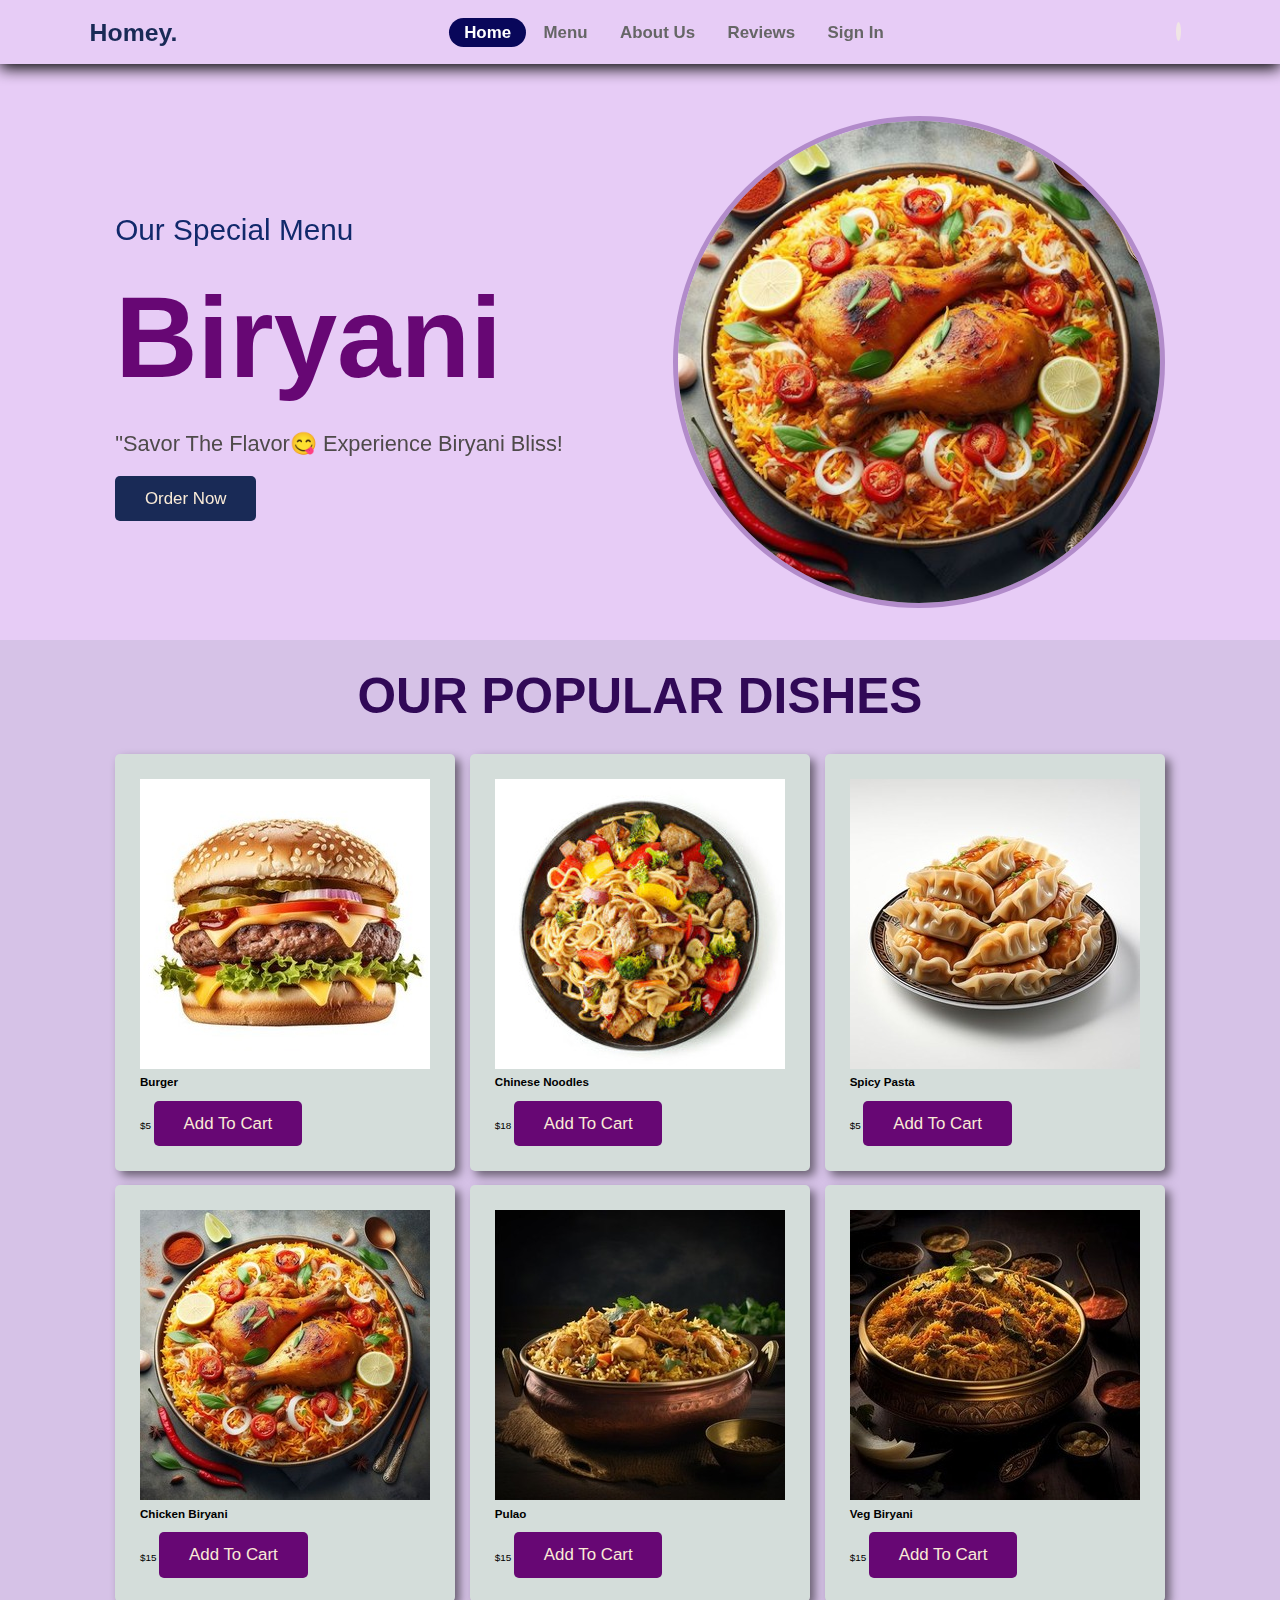
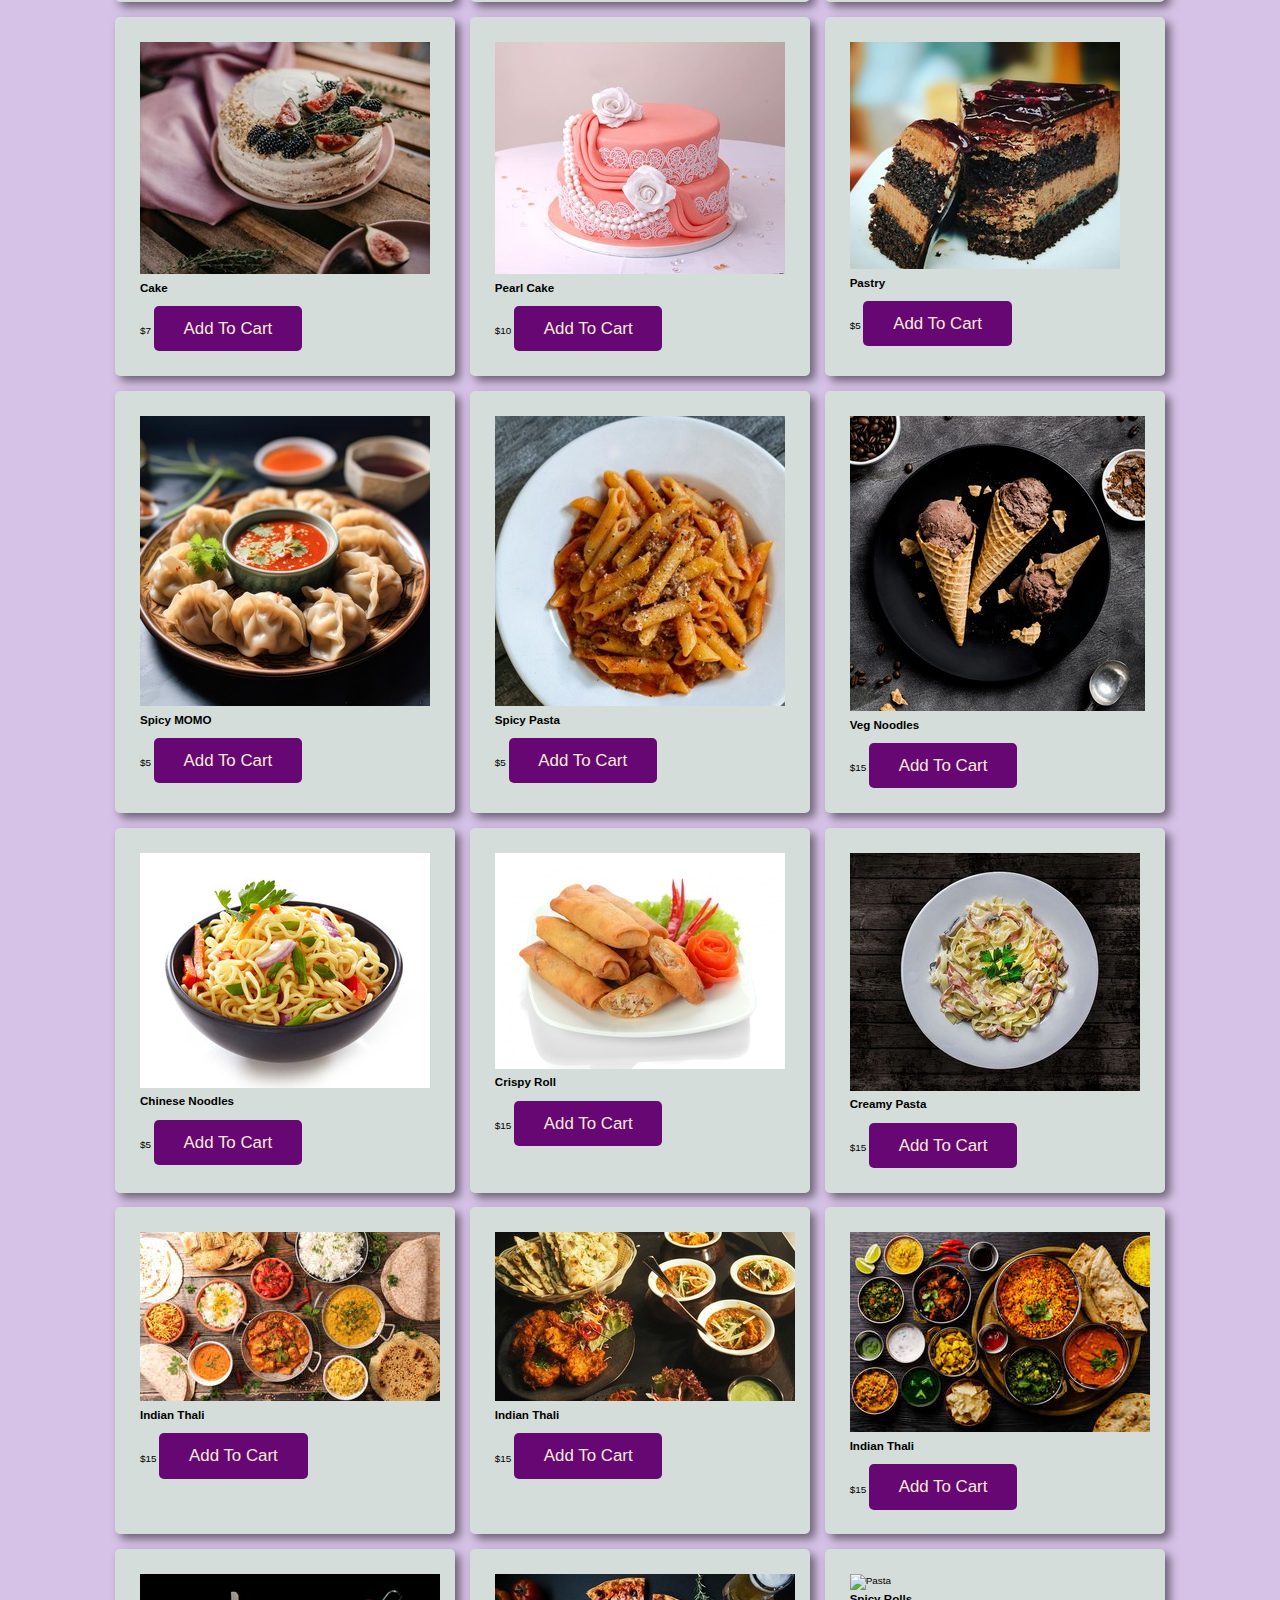
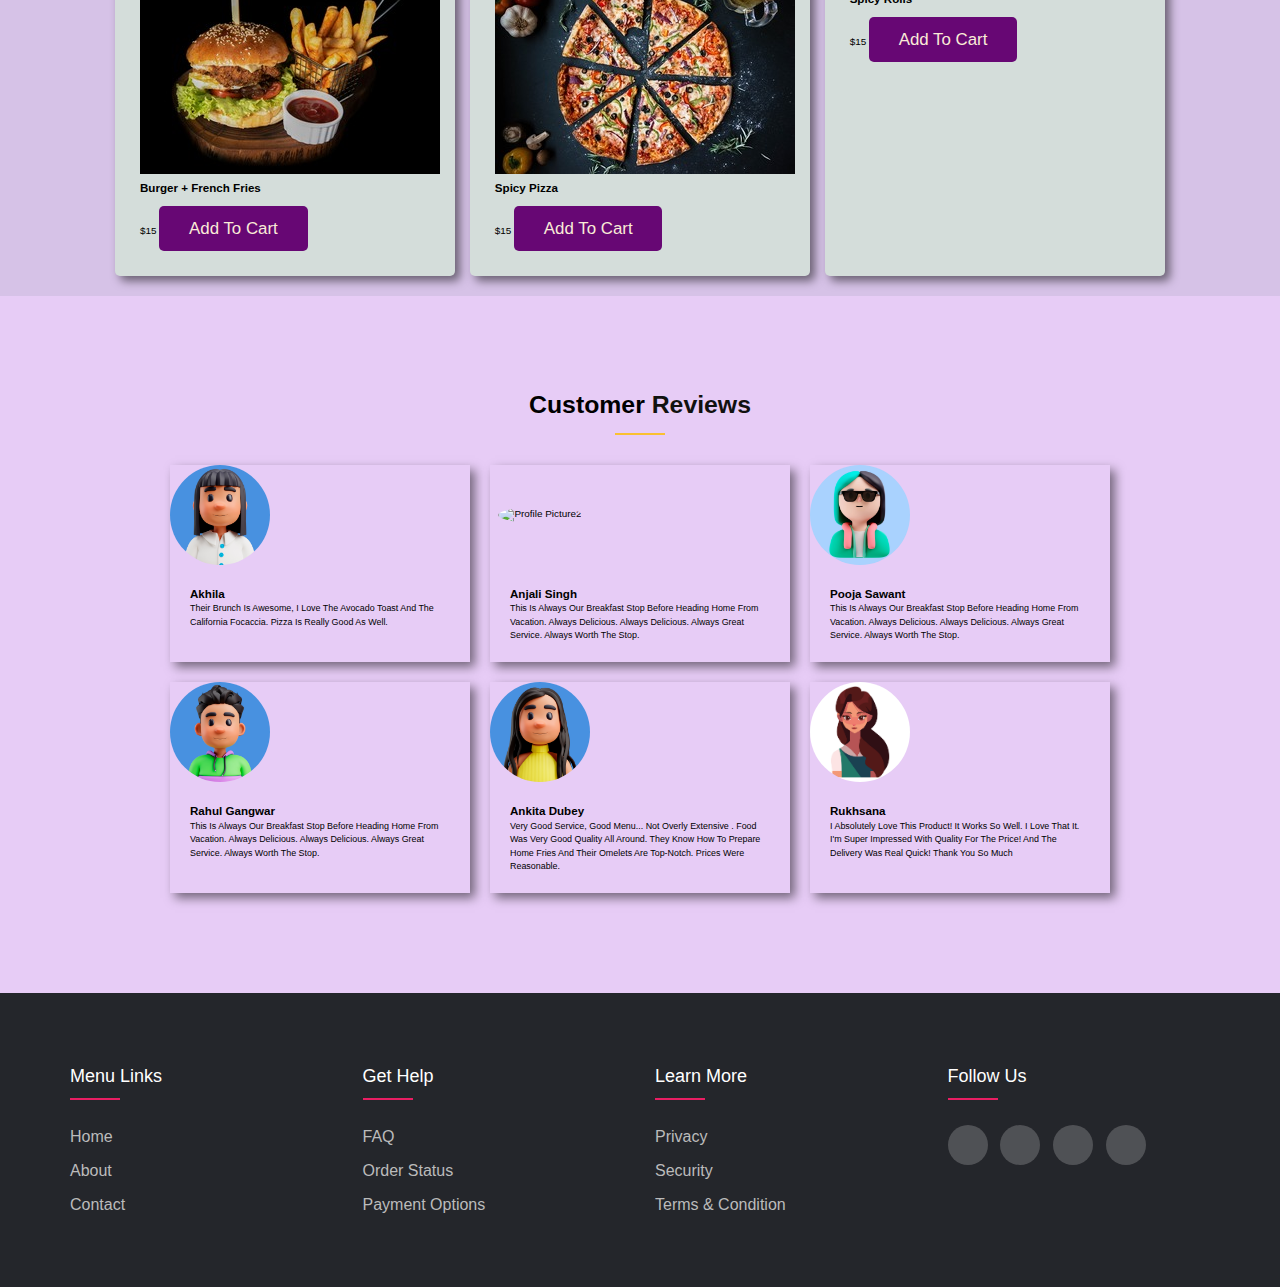
==== commit 49f5fa5e: "add wishlist.html,wishlist.css,wishlist.js" ====
--- a/index.html
+++ b/index.html
@@ -29,12 +29,12 @@
                 <a href="#Review"> Reviews</a> 
                 <!-- <a href="#Favourites"><i class="fas fa-heart"></i> </a> -->
                 <!-- <a href="#Cart"><i class="fas fa-shopping-cart"></i> </a> -->
-                <a href="#Signin"><i class="fas fa-sign-in-alt"></i> Sign In</a>
+                <a href="./loginsignup.html"><i class="fas fa-sign-in-alt"></i> Sign In</a>
             </nav>
             <div class="icons">
                 <i class="fas fa-bars" id="menu-bars"></i>
-                <i class="fas fa-search" id="search"></i>
-                <a href="#" class="fas fa-heart"></a>
+                <a href="./search.html"><i class="fas fa-search" id="search"></i></a>
+                <a href="./wishlist.html" class="fas fa-heart"></a>
                 <a href="#" class="fas fa-shopping-cart"></a>
             </div>    
     </header>
@@ -706,4 +706,4 @@
 
 </script>    
 </body>
-</html>
+</html>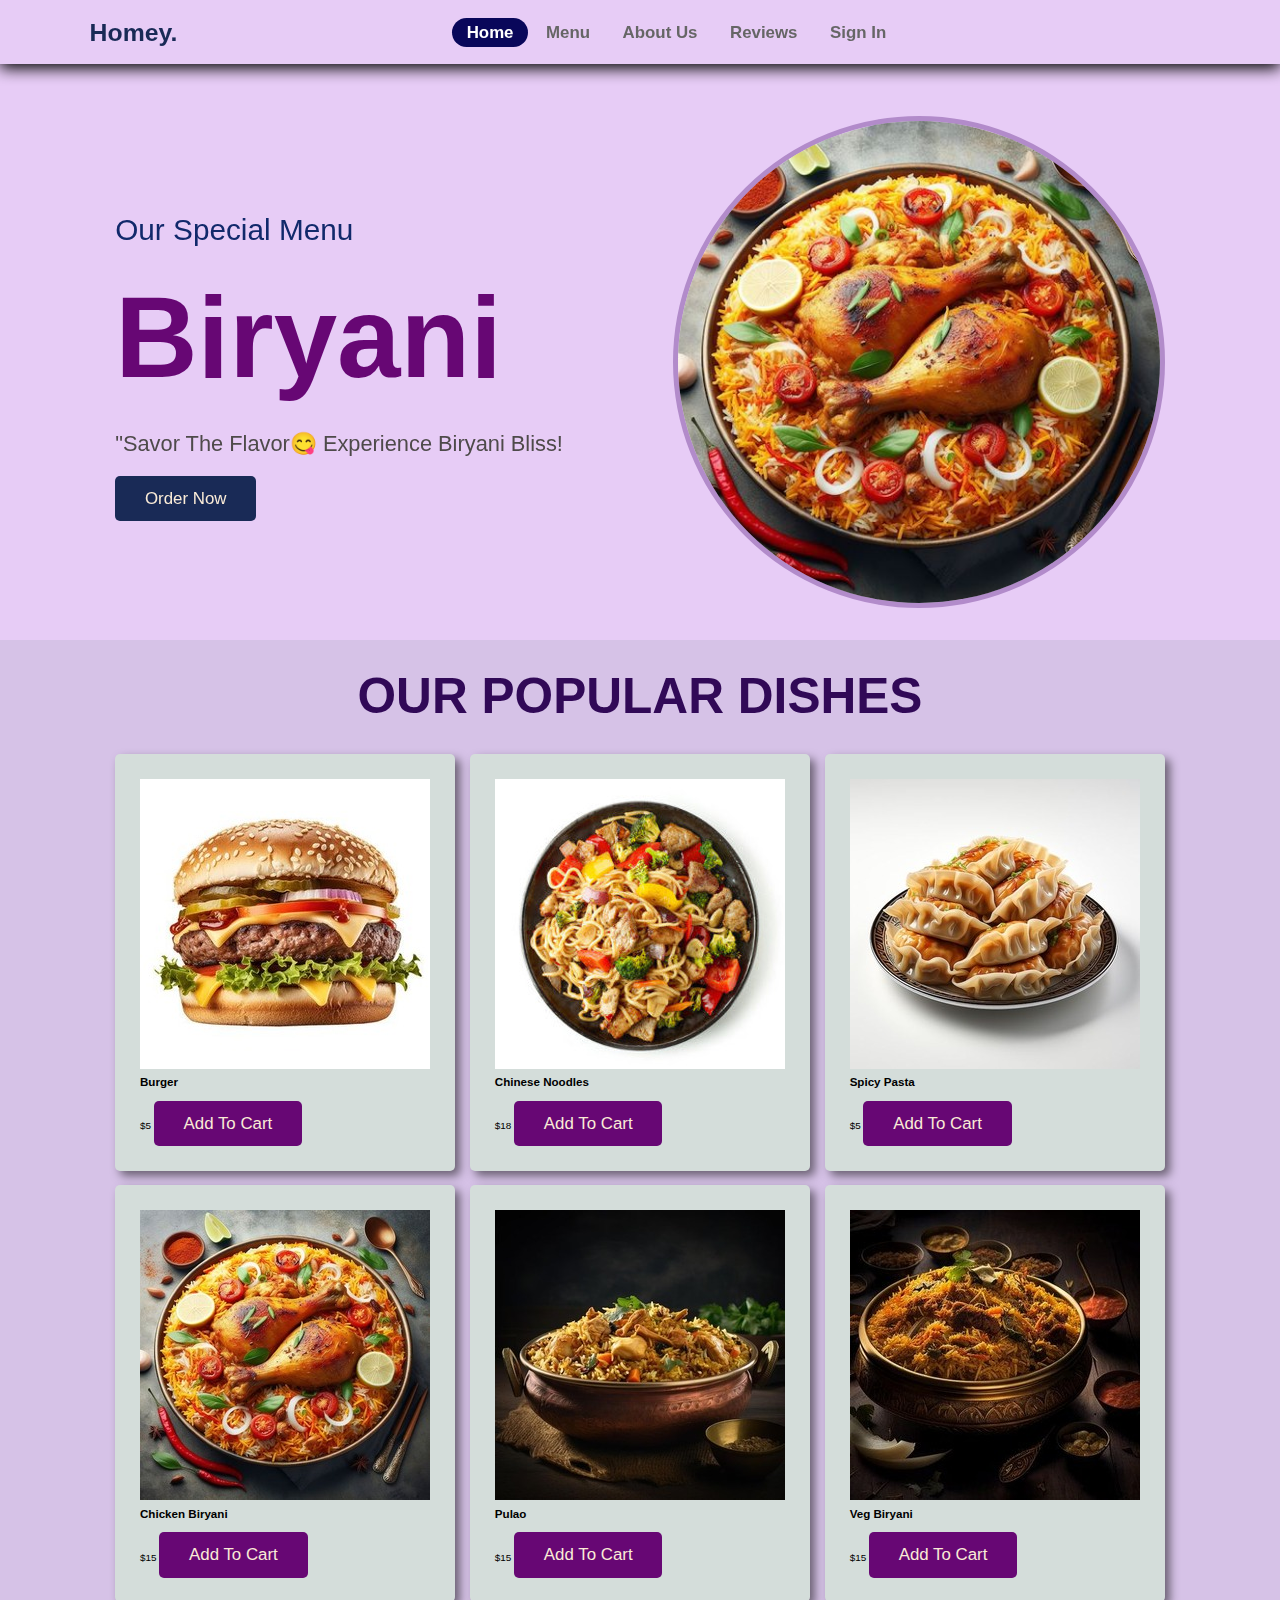
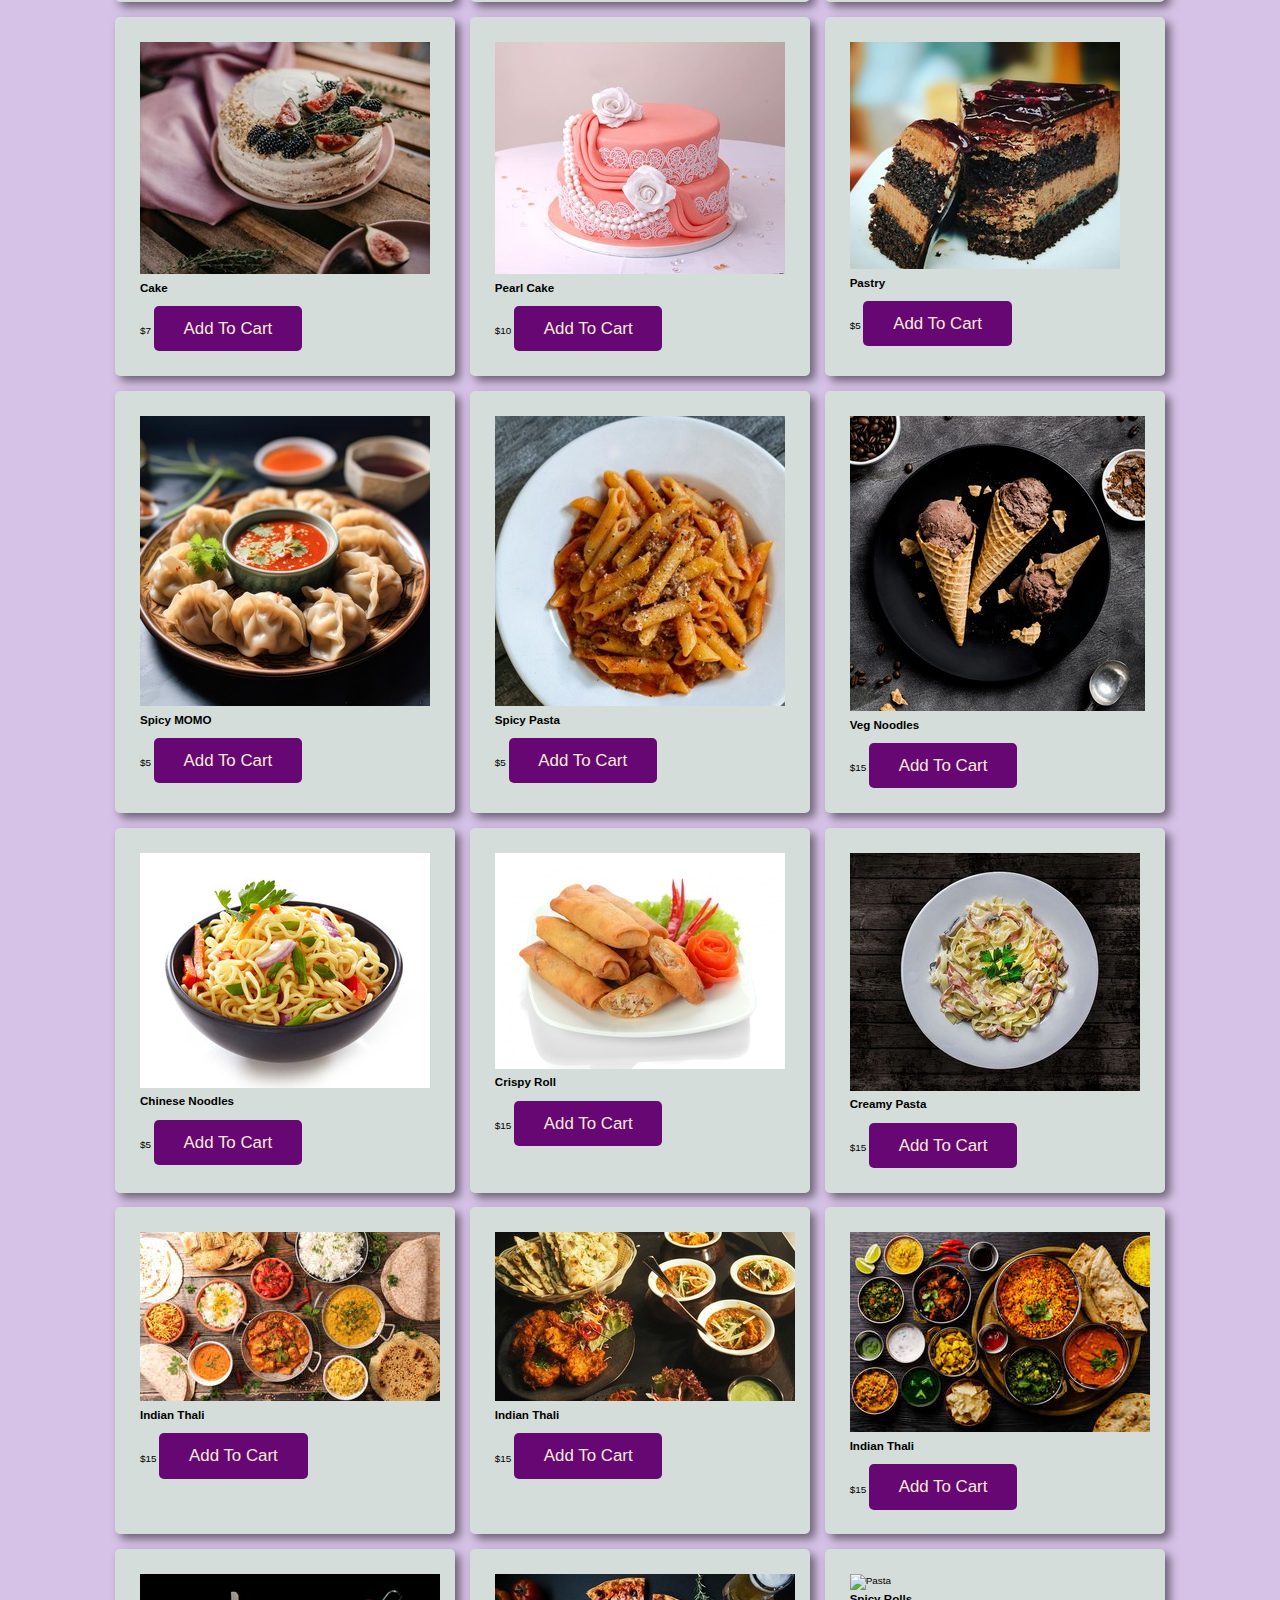
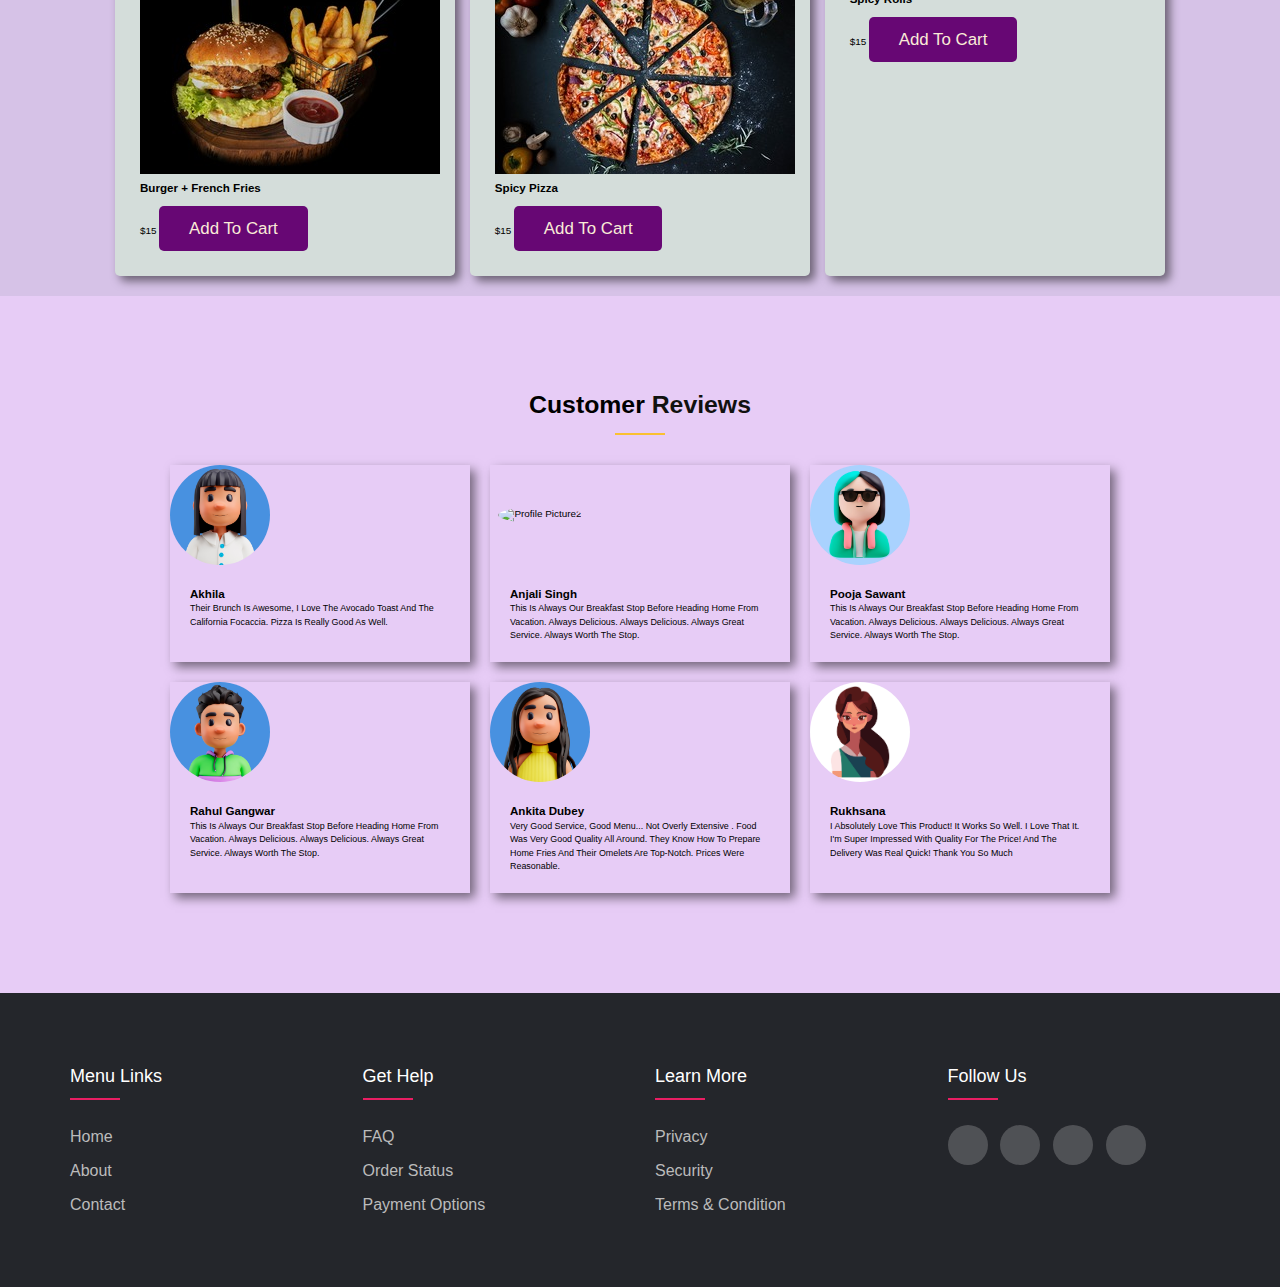
==== commit 063a1c08: "Merge branch 'main' of https://github.com/ankita938/food-ecoomerce-group1" ====
--- a/index.html
+++ b/index.html
@@ -29,13 +29,13 @@
                 <a href="#Review"> Reviews</a> 
                 <!-- <a href="#Favourites"><i class="fas fa-heart"></i> </a> -->
                 <!-- <a href="#Cart"><i class="fas fa-shopping-cart"></i> </a> -->
-                <a href="./loginsignup.html"><i class="fas fa-sign-in-alt"></i> Sign In</a>
+                <a href="#Signin"><i class="fas fa-sign-in-alt"></i> Sign In</a>
             </nav>
             <div class="icons">
                 <i class="fas fa-bars" id="menu-bars"></i>
-                <a href="./search.html"><i class="fas fa-search" id="search"></i></a>
-                <a href="./wishlist.html" class="fas fa-heart"></a>
-                <a href="#" class="fas fa-shopping-cart"></a>
+                <i class="fas fa-search" id="search"></i>
+                <a href="#" class="fas fa-heart"></a>
+                <a href="card.html" class="fas fa-shopping-cart"></a>
             </div>    
     </header>
 
@@ -706,4 +706,4 @@
 
 </script>    
 </body>
-</html>+</html>
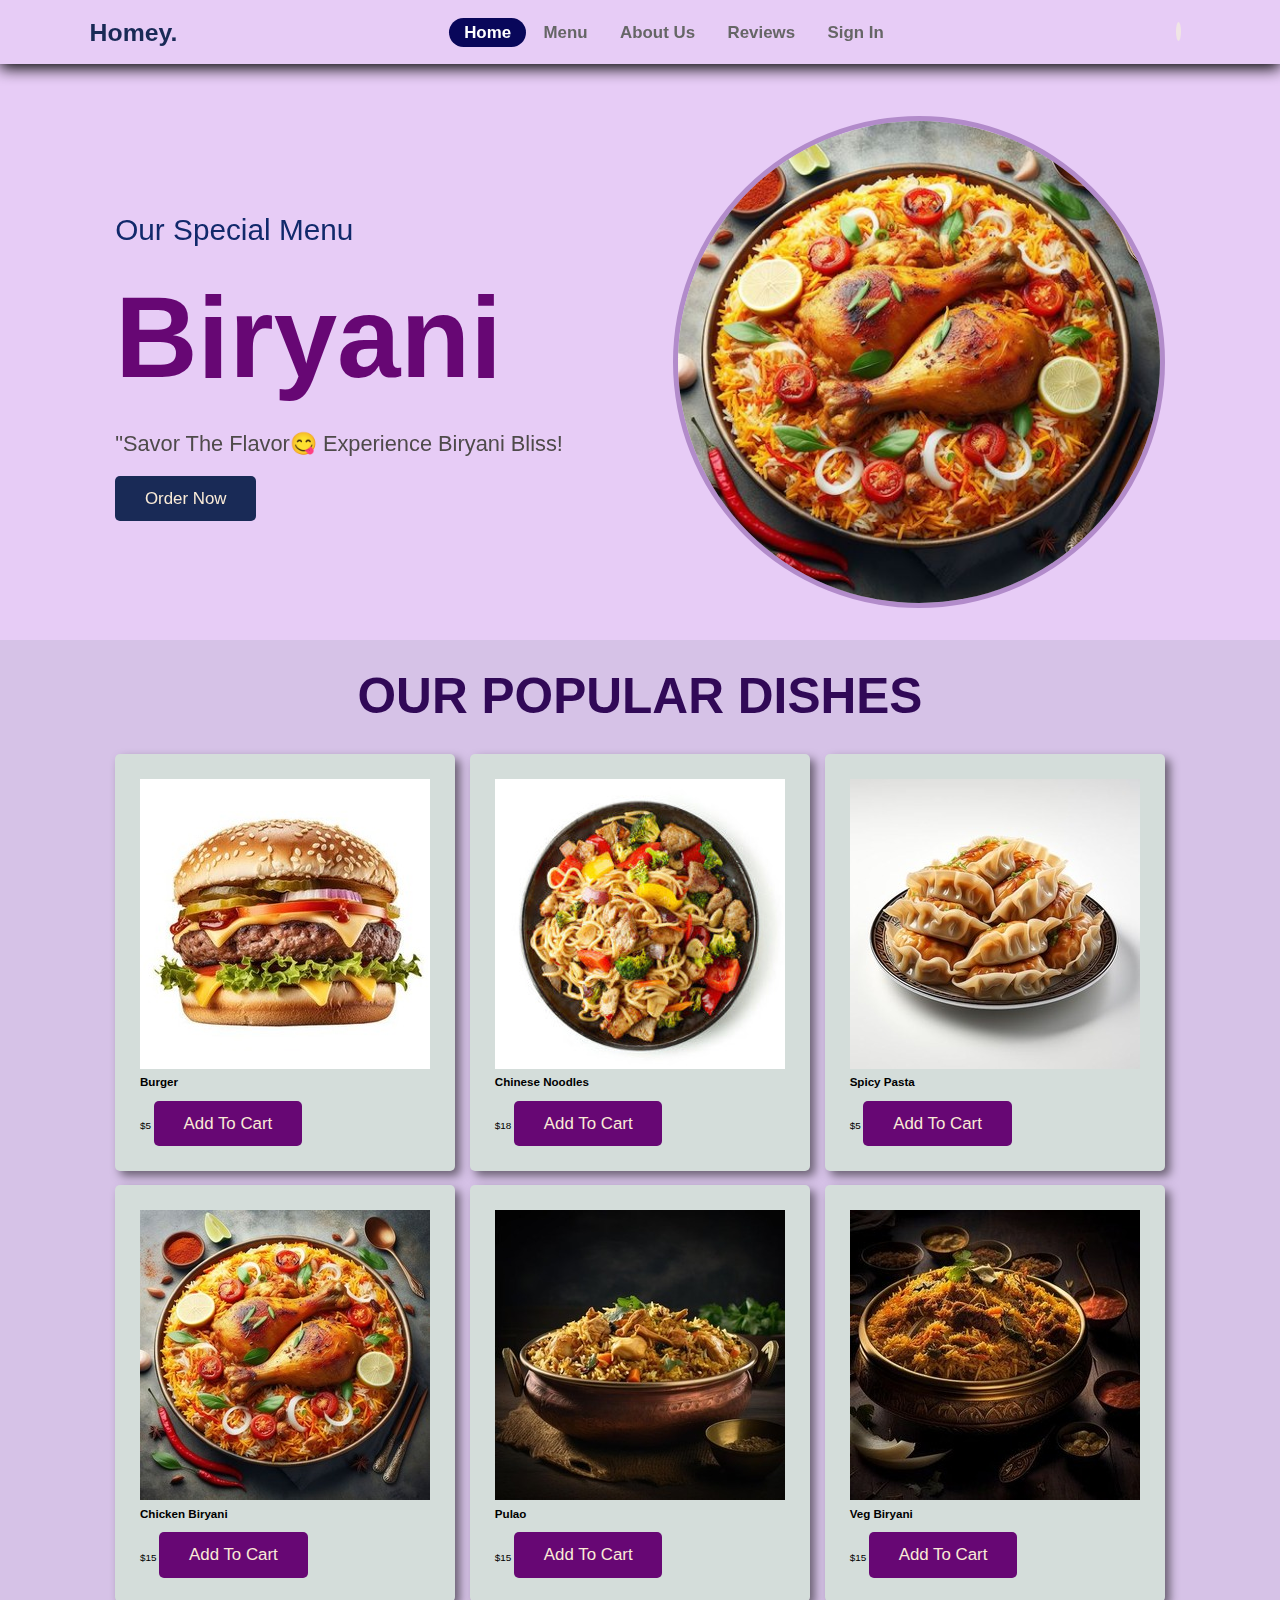
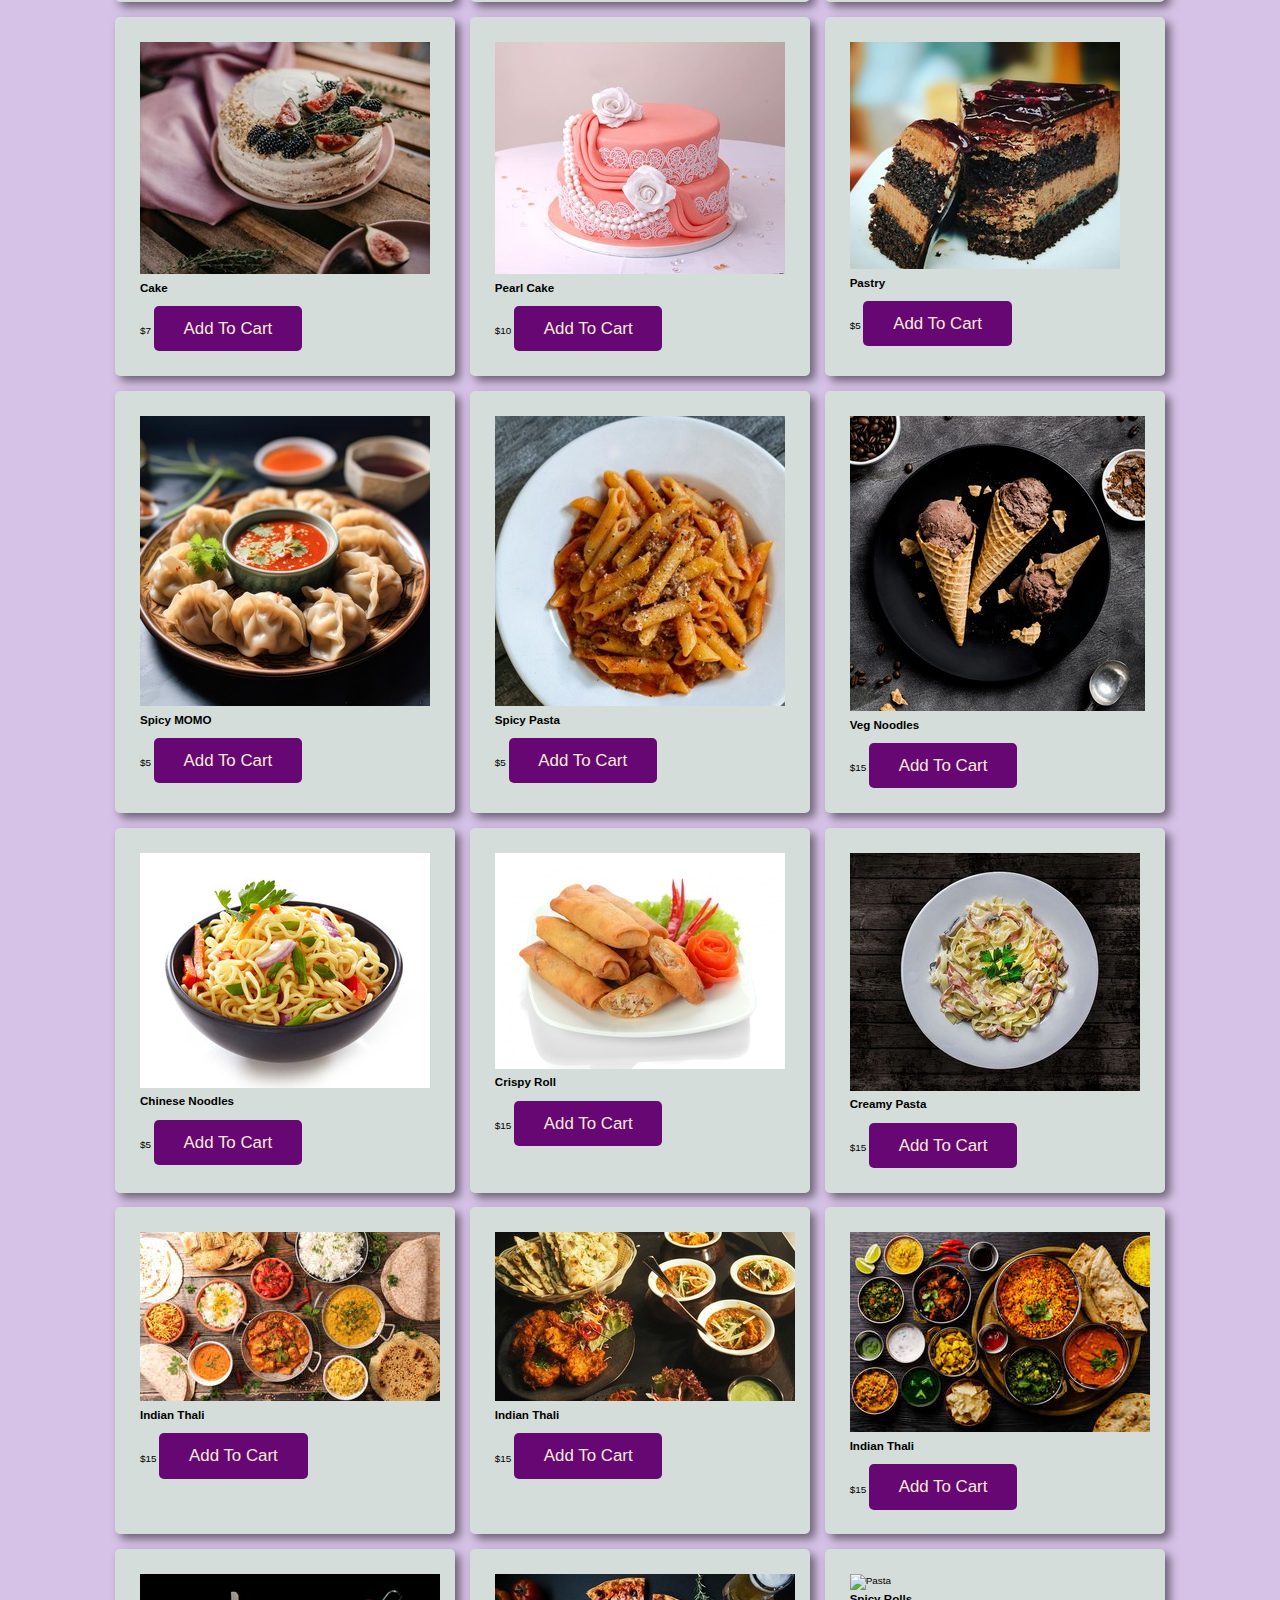
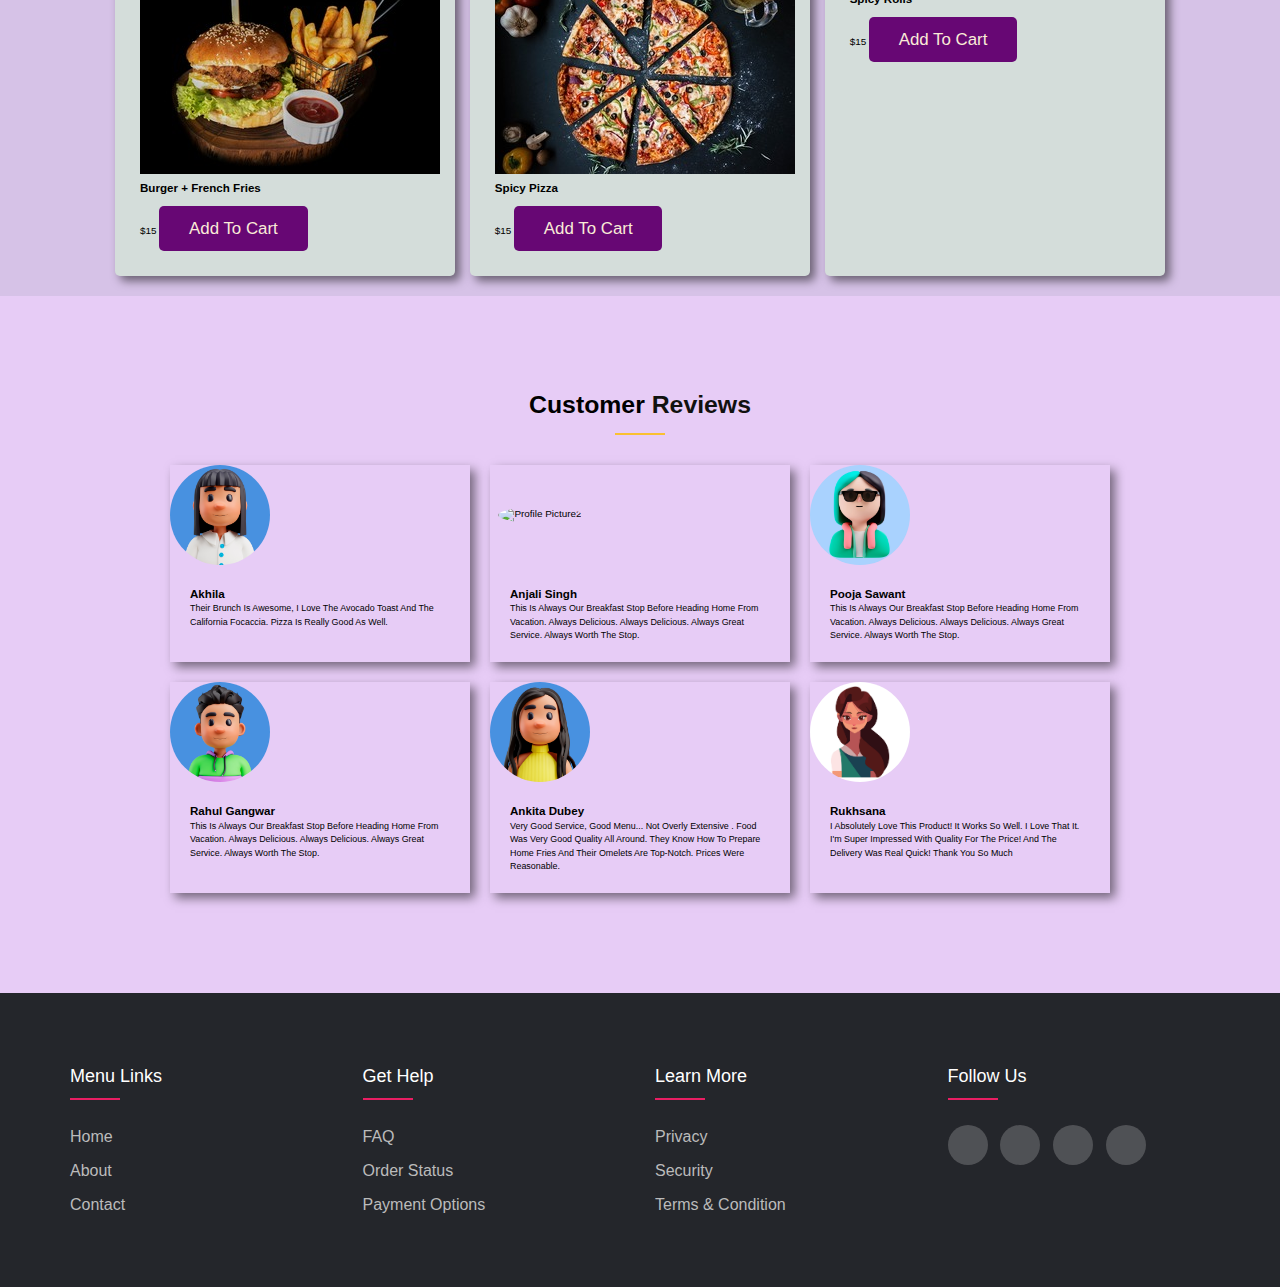
==== commit 0fb244a7: "Merge branch 'adityanavgurukul:main' into main" ====
--- a/index.html
+++ b/index.html
@@ -24,18 +24,18 @@
             </div>
             <nav class="navbar">
                 <a class="active" href="#home"><i class="fas fa-home"></i> Home</a>
-                <a href="#Menu"> <i class="fas fa-utensils"></i> Menu</a>
+                <a href="category.html"> <i class="fas fa-utensils"></i> Menu</a>
                 <a href="#About"><i class="fas fa-info-circle"></i> About Us</a>
                 <a href="#Review"> Reviews</a> 
                 <!-- <a href="#Favourites"><i class="fas fa-heart"></i> </a> -->
                 <!-- <a href="#Cart"><i class="fas fa-shopping-cart"></i> </a> -->
-                <a href="#Signin"><i class="fas fa-sign-in-alt"></i> Sign In</a>
+                <a href="./loginsignup.html"><i class="fas fa-sign-in-alt"></i> Sign In</a>
             </nav>
             <div class="icons">
                 <i class="fas fa-bars" id="menu-bars"></i>
-                <i class="fas fa-search" id="search"></i>
-                <a href="#" class="fas fa-heart"></a>
-                <a href="card.html" class="fas fa-shopping-cart"></a>
+                <a href="./search.html"><i class="fas fa-search" id="search"></i></a>
+                <a href="./wishlist.html" class="fas fa-heart"></a>
+                <a href="#" class="fas fa-shopping-cart"></a>
             </div>    
     </header>
 
@@ -64,7 +64,7 @@
                 <div class="content">
                     <span>Our Special Menu</span>
                     <h3>Biryani</h3>
-                    <p> "Savor the Flavor😋 Experience Biryani Bliss!                </p>
+                    <p> "Savor the Flavor😋 Experience Biryani Bliss!</p>
                     <a href="#" class="btn">Order Now</a>
                 </div>
                 <div class="pic">
@@ -706,4 +706,4 @@
 
 </script>    
 </body>
-</html>
+</html>--- a/style.css
+++ b/style.css
@@ -4,6 +4,232 @@
 }
         /* Google font */
         @import url('https://fonts.googleapis.com/css2?family=PT+Sans+Caption:wght@400;700&display=swap');
+
+
+/* Header Section */
+
+
+
+
+
+
+
+#searchInput{
+    height: 6vh;
+    width: 49vw;
+   border-radius: 10px;
+    margin-left: 25vw;
+   padding-left: 15px;
+   margin-top: 10vh;
+    
+}
+
+.food-item {
+    margin-bottom: 20px;
+    border: 1px solid #ccc;
+    padding: 10px;
+    display: flex;
+    align-items: center;
+    width: 50vw;
+    background-color: white;
+    border-radius: 10px;
+}
+.food-item img {
+    height: 100px;
+    width: 100px;
+    margin-right: 20px;
+}
+.food-item-details h2 {
+    margin: 0;
+}
+
+#searchResults {
+    display: flex;
+    flex-direction: column;
+    align-items: center;
+    margin-top: 50px; 
+}
+
+
+
+
+body{
+    line-height: 1.5;
+    font-family: 'Poppins', sans-serif;
+  }
+
+  *{
+    margin:0;
+    padding:0;
+    box-sizing: border-box;
+  }
+  .container{
+    max-width: 1170px;
+    margin:auto;
+  }
+  .row{
+    display: flex;
+    flex-wrap: wrap;
+  }
+  ul{
+    list-style: none;
+  }
+  .footer{
+    background-color: #24262b;
+      padding: 70px 0;
+  }
+  .footer-col{
+     width: 25%;
+     padding: 0 15px;
+  }
+  .footer-col h4{
+    font-size: 18px;
+    color: #ffffff;
+    text-transform: capitalize;
+    margin-bottom: 35px;
+    font-weight: 500;
+    position: relative;
+  }
+  .footer-col h4::before{
+    content: '';
+    position: absolute;
+    left:0;
+    bottom: -10px;
+    background-color: #e91e63;
+    height: 2px;
+    box-sizing: border-box;
+    width: 50px;
+  }
+  .footer-col ul li:not(:last-child){
+    margin-bottom: 10px;
+  }
+  .footer-col ul li a{
+    font-size: 16px;
+    text-transform: capitalize;
+    color: #ffffff;
+    text-decoration: none;
+    font-weight: 300;
+    color: #bbbbbb;
+    display: block;
+    transition: all 0.3s ease;
+  }
+  .footer-col ul li a:hover{
+    color: #ffffff;
+    padding-left: 8px;
+  }
+  .footer-col .social-links a{
+    display: inline-block;
+    height: 40px;
+    width: 40px;
+    background-color: rgba(255,255,255,0.2);
+    margin:0 10px 10px 0;
+    text-align: center;
+    line-height: 40px;
+    border-radius: 50%;
+    color: #ffffff;
+    transition: all 0.5s ease;
+  }
+  .footer-col .social-links a:hover{
+    color: #24262b;
+    background-color: #ffffff;
+  }
+  
+
+  @media(max-width: 767px){
+    .footer-col{
+      width: 50%;
+      margin-bottom: 30px;
+  }
+  }
+  @media(max-width: 574px){
+    .footer-col{
+      width: 100%;
+  }
+  }
+
+
+/*////////////////////////////*/
+
+.card{
+    background-color: white;
+    width: 340px;
+    height: 380px;
+    border-radius: 10px;
+    
+}
+.card .image > img{
+    max-width: 100%;
+    border-radius: 10px;
+}
+
+.card .info{
+    padding: 0px 30px 0px 30px;
+}
+
+.card .info h3{
+    font-size: 30px;
+    font-weight: 700;
+    margin-bottom: 5px;
+}
+
+.card .info p{
+    
+    font-size: 18px;
+    font-weight: 600;
+}
+
+.card .price{
+    text-align: right;
+    color: red;
+}
+.card .btn{
+    display: flex;
+    justify-content: space-around;
+}
+.card .btn button{
+    padding: 12px 32px;
+    border:  none;
+    border-radius: 10px;
+    background: #ffa600;
+    color: white;
+    font-size: 15px;
+    font-weight: 700;
+    cursor: pointer;
+}
+
+.card .btn .btn2{
+    background: #1d2630;
+    padding: 12px 15px;
+}
+.id{
+    display: flex;
+    justify-content: space-between;
+}
+.id .red{
+    color: red;
+}
+.box1 {
+    display: grid;
+    grid-template-columns: repeat(4, minmax(245px, 1fr));
+    grid-template-rows: repeat(8, 450px);
+    gap: 10px;
+    margin-top: 0px;
+    margin-left: 25px;
+  }
+
+  
+@media (max-width: 800px) {
+.box1 {
+  grid-template-columns: repeat(auto-fill, minmax(200px, 1fr));
+}
+}
+
+@media (max-width: 600px) {
+.box1 {
+  grid-template-columns: repeat(auto-fill, minmax(100%, 1fr));
+  grid-template-rows: repeat(3, 400px);
+}
+}
 
         :root{
             --purple: #670774;
@@ -452,4 +678,5 @@
               width: 100%;
           }
           }
-       +       
+
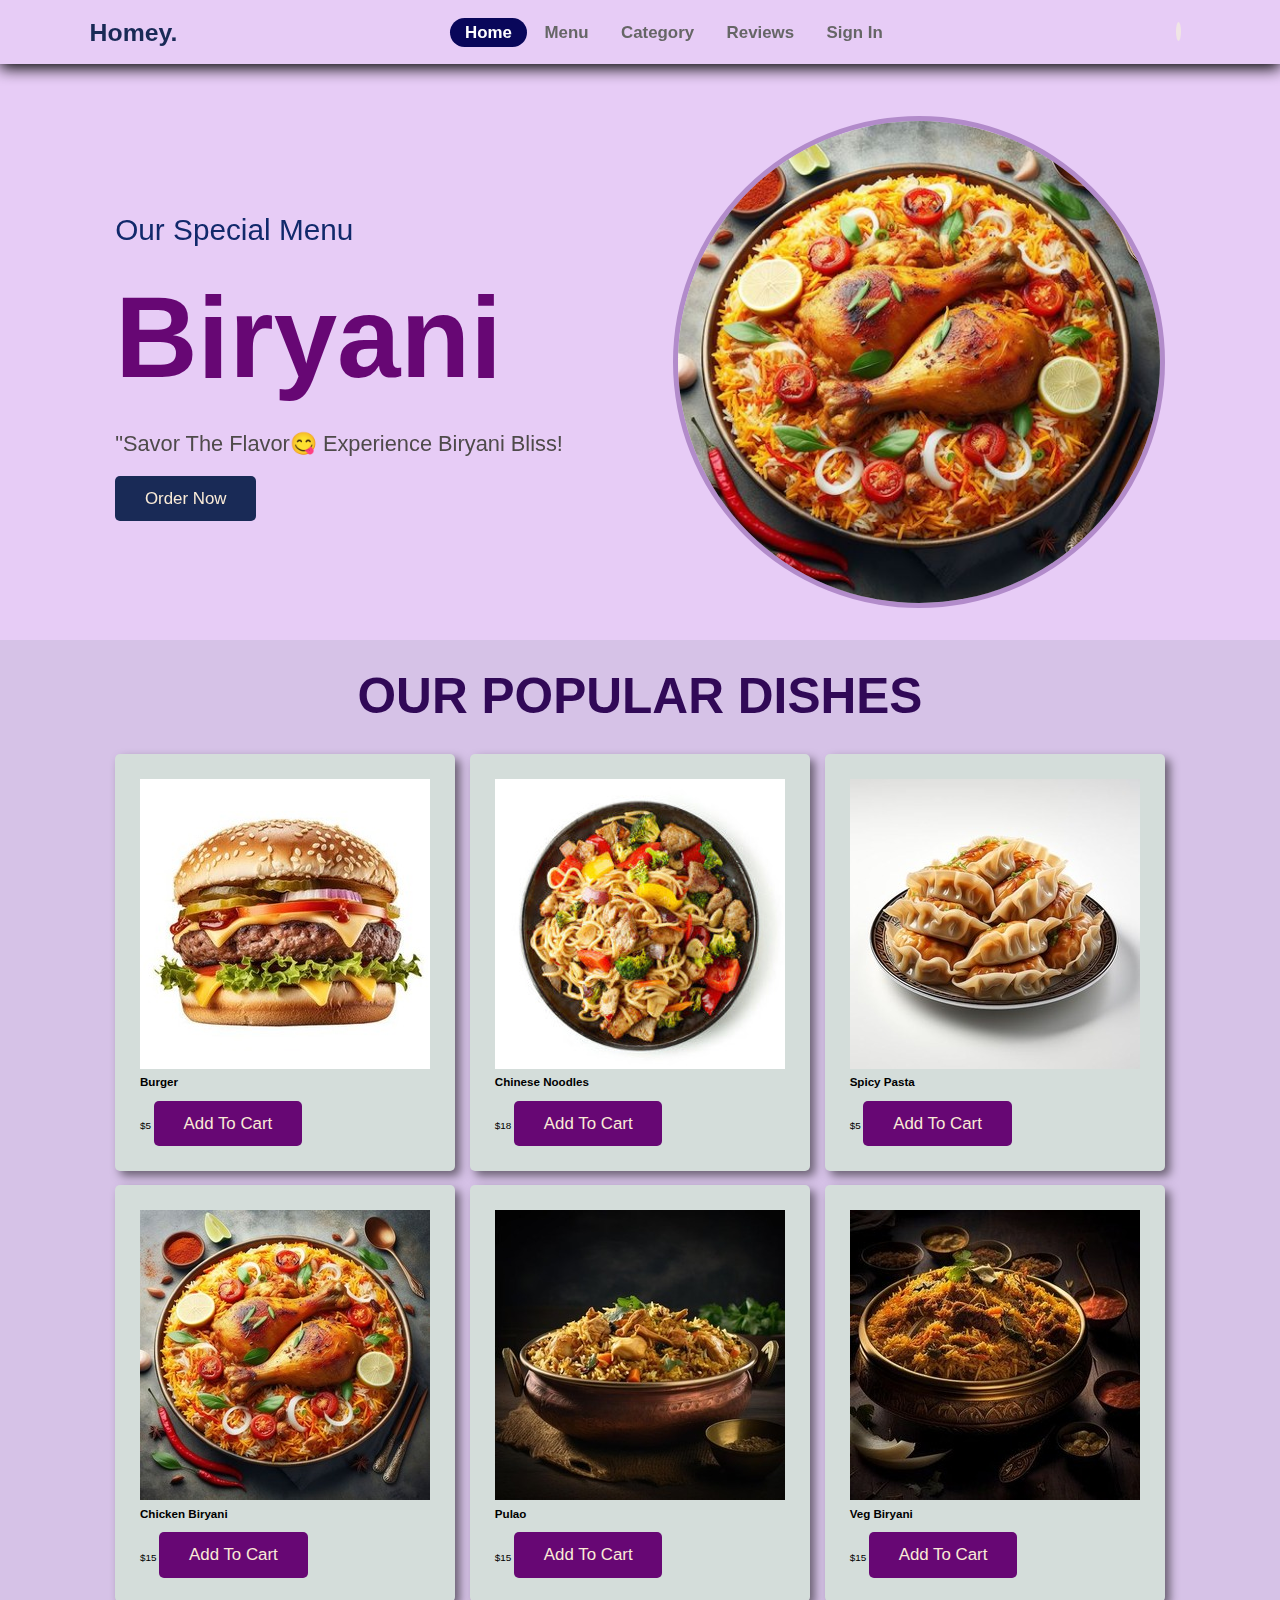
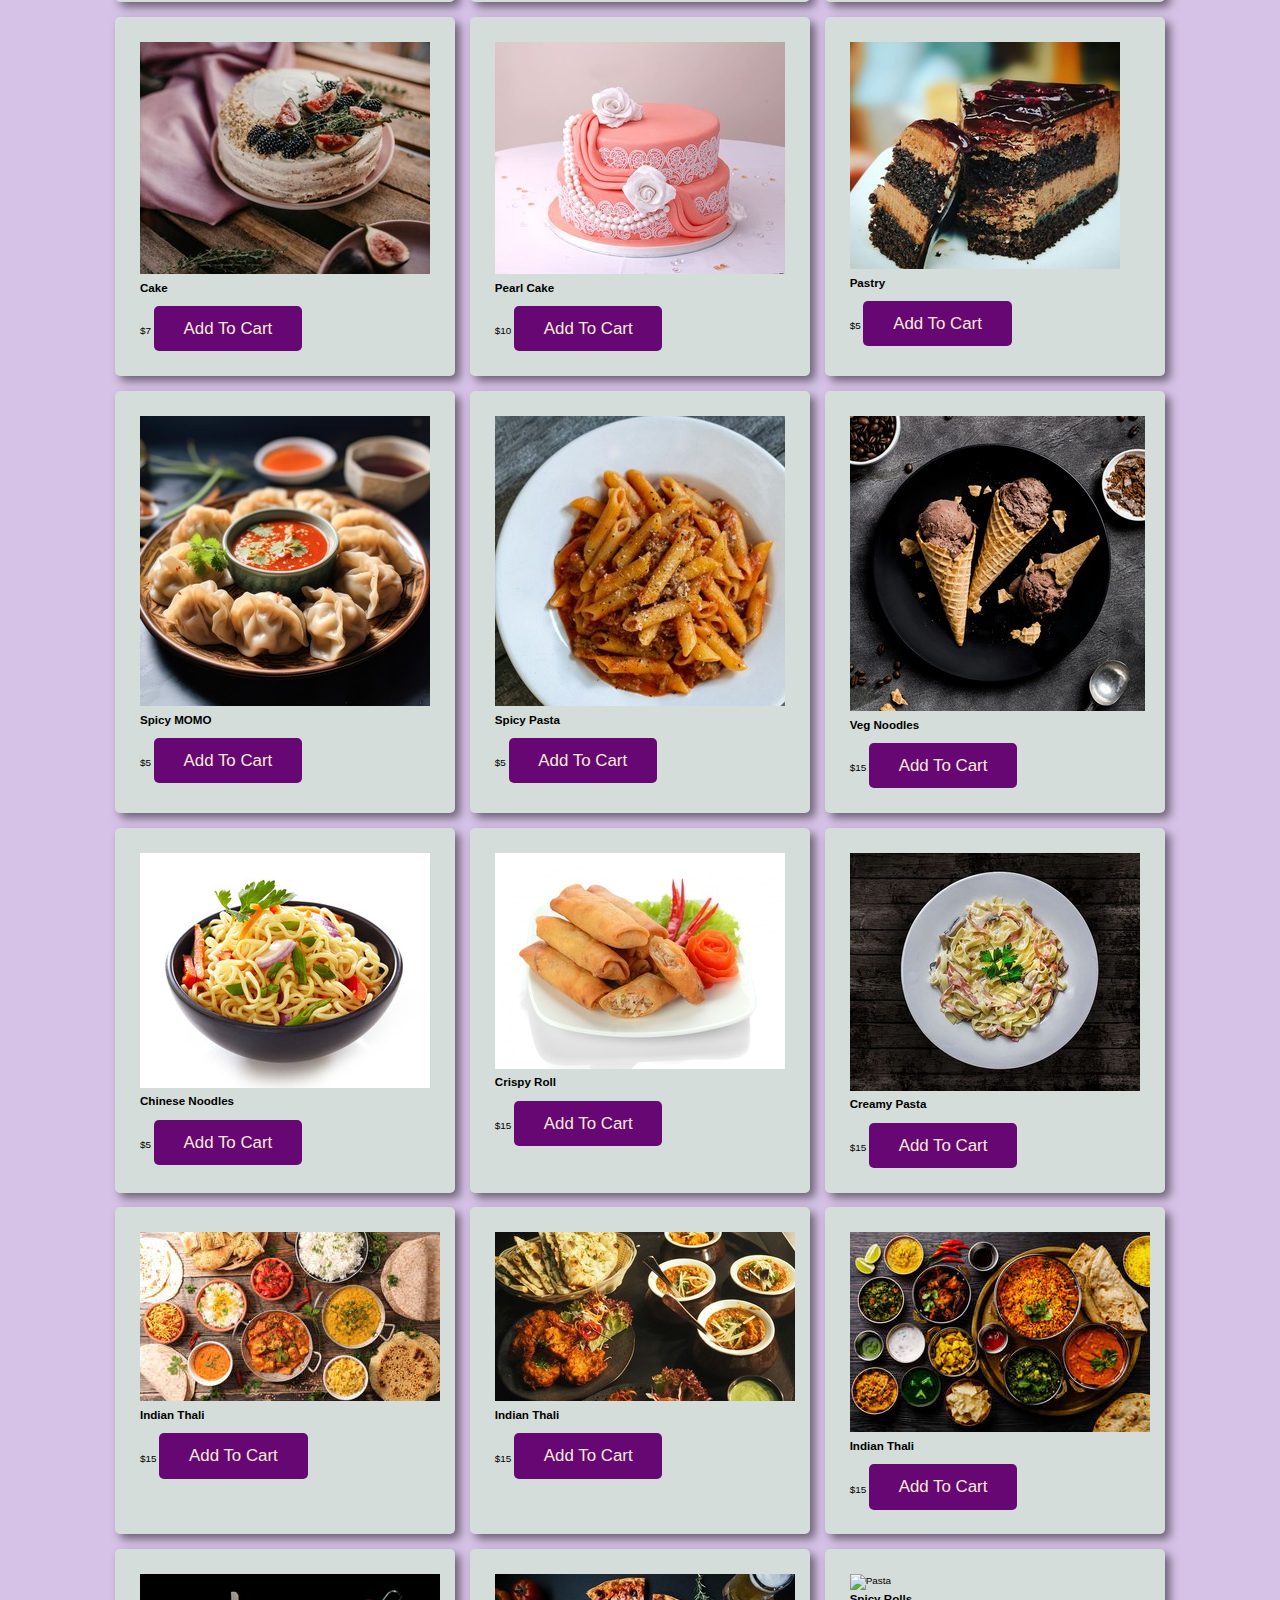
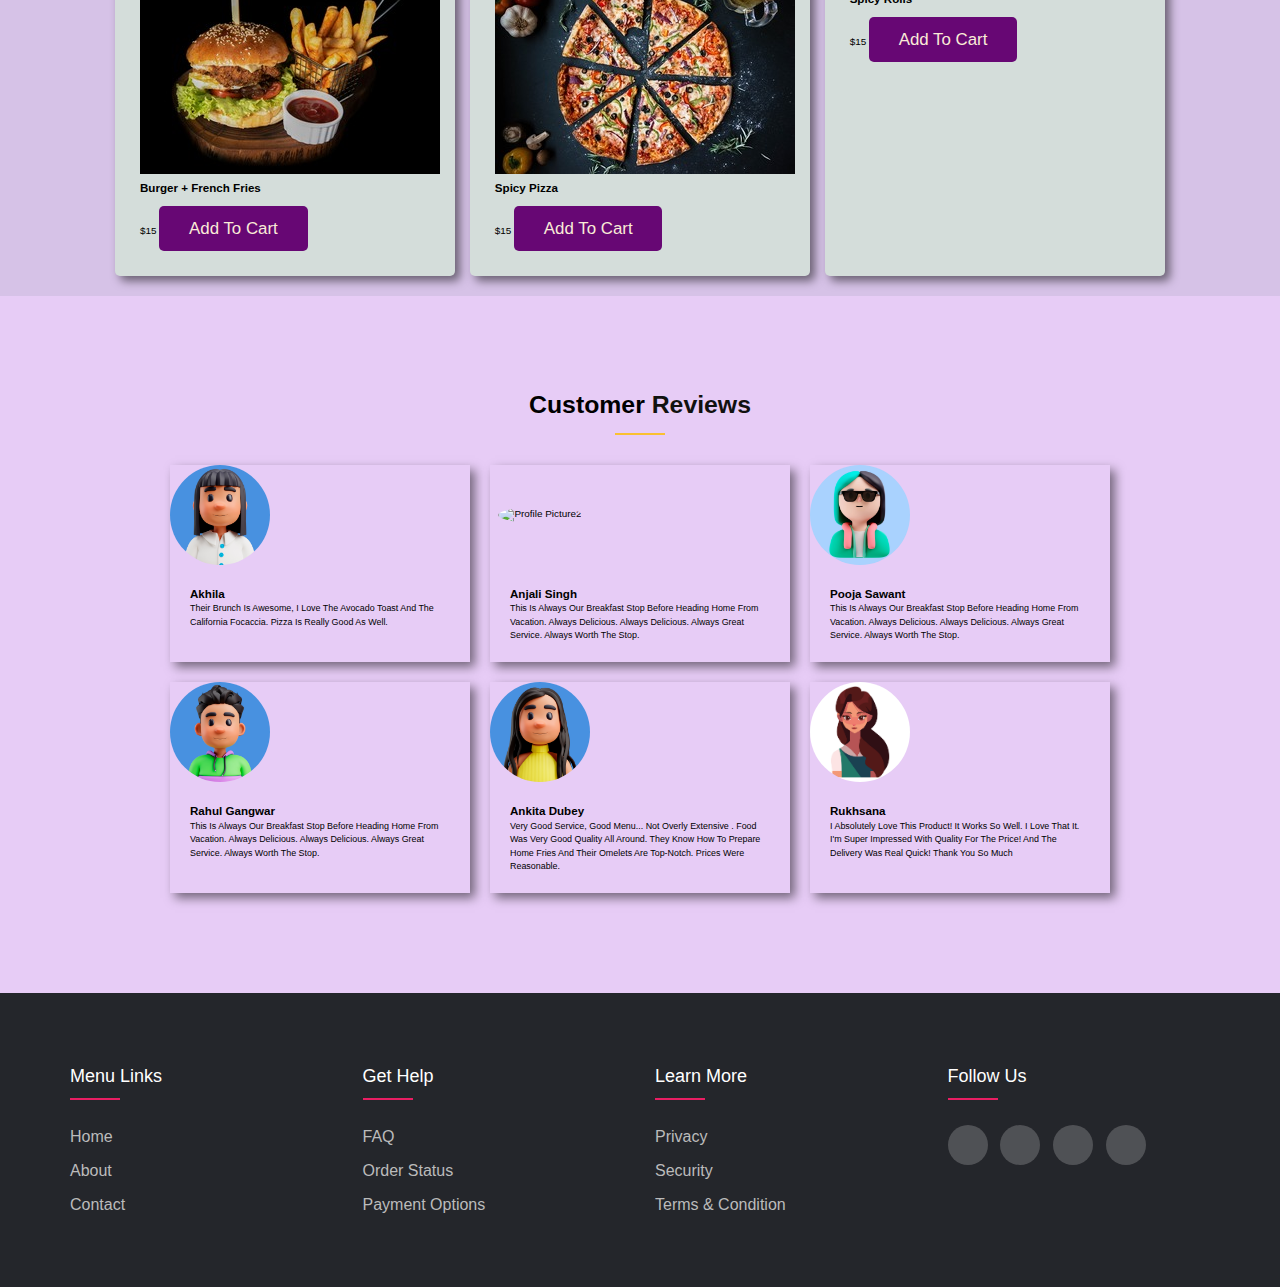
==== commit e0860ca2: "edit index.html" ====
--- a/index.html
+++ b/index.html
@@ -24,8 +24,8 @@
             </div>
             <nav class="navbar">
                 <a class="active" href="#home"><i class="fas fa-home"></i> Home</a>
-                <a href="category.html"> <i class="fas fa-utensils"></i> Menu</a>
-                <a href="#About"><i class="fas fa-info-circle"></i> About Us</a>
+                <a href="#dishes"> <i class="fas fa-utensils"></i> Menu</a>
+                <a href="category.html"><i class="fas fa-info-circle"></i> category</a>
                 <a href="#Review"> Reviews</a> 
                 <!-- <a href="#Favourites"><i class="fas fa-heart"></i> </a> -->
                 <!-- <a href="#Cart"><i class="fas fa-shopping-cart"></i> </a> -->
